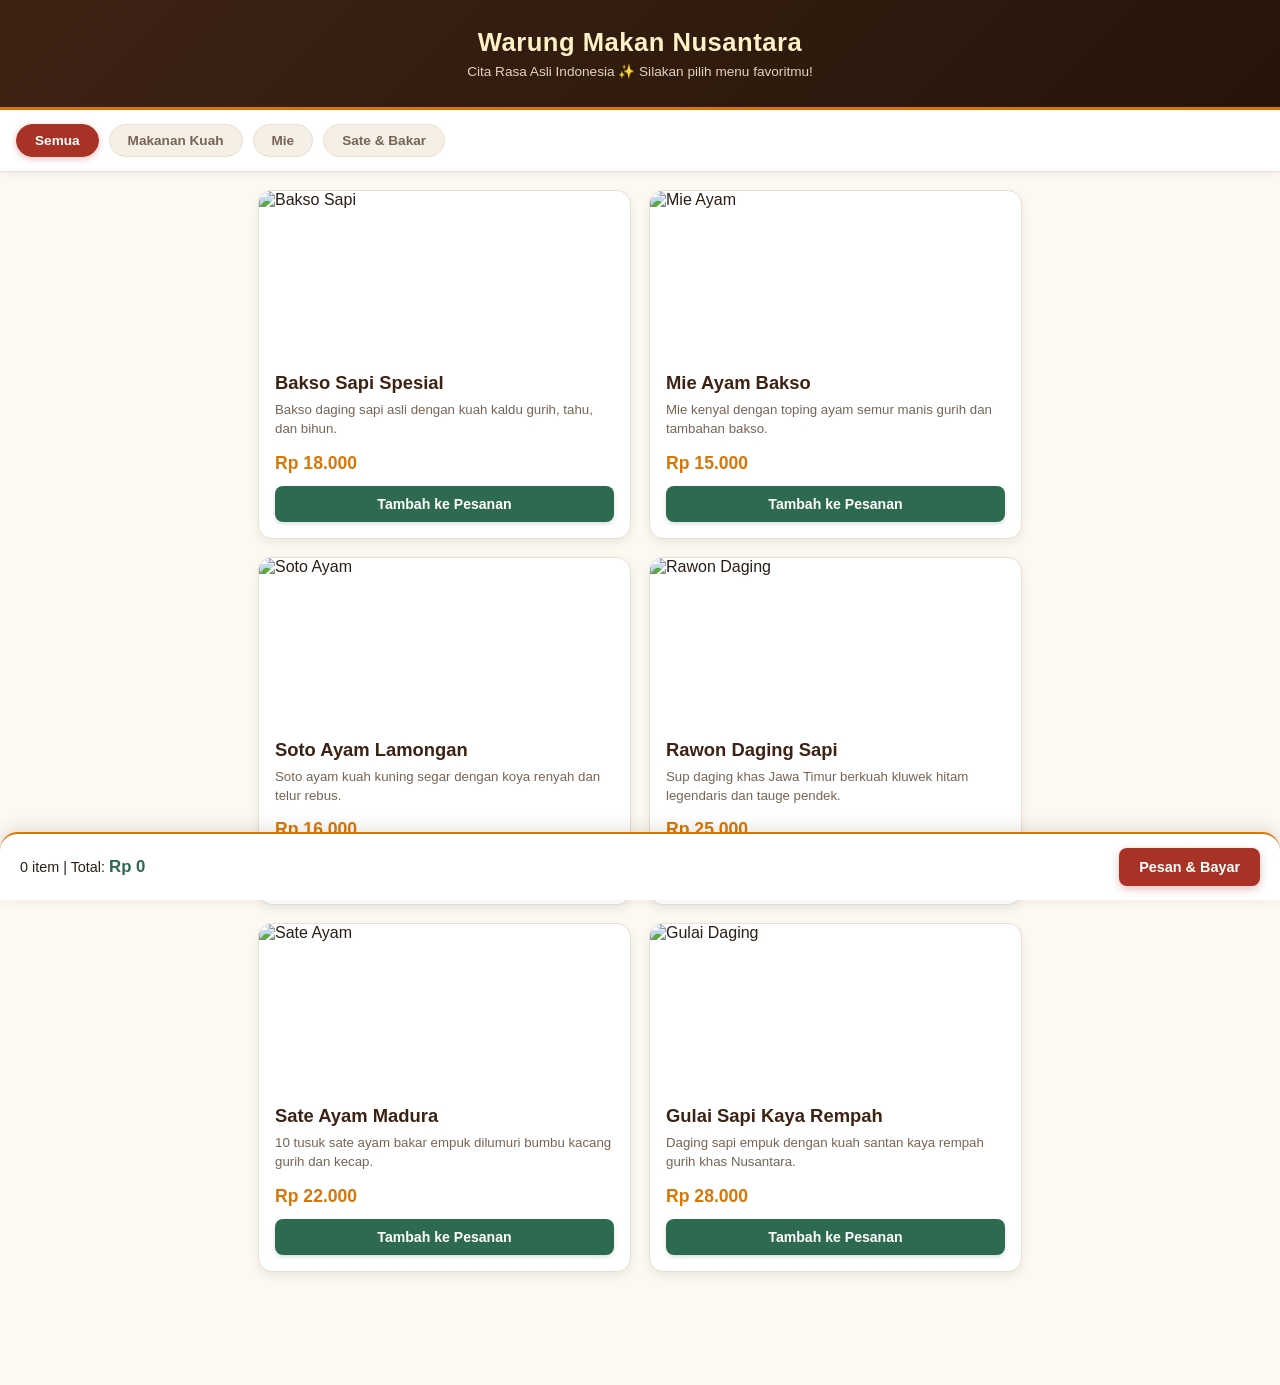
==== index.html @ 91adc2d0 "Rename indeks.html to index.html" ====
<!DOCTYPE html>
<html lang="id">
<head>
    <meta charset="UTF-8">
    <meta name="viewport" content="width=device-width, initial-scale=1.0">
    <title>MenuGo - Warung & Resto Nusantara</title>
    
    <!-- CSS Utama -->
    <link rel="stylesheet" href="style.css">

    <!-- PWA Manifest & Service Worker untuk Akses Offline -->
    <link rel="manifest" href="manifest.json">
    <script>
        if ('serviceWorker' in navigator) {
            window.addEventListener('load', () => {
                navigator.serviceWorker.register('./sw.js')
                    .then(() => console.log('Service Worker Berhasil Didaftarkan!'))
                    .catch((err) => console.log('Gagal mendaftarkan Service Worker:', err));
            });
        }
    </script>
</head>
<body>

    <!-- Header / Banner Resto -->
    <header>
        <h1>Warung Makan Nusantara</h1>
        <p>Cita Rasa Asli Indonesia ✨ Silakan pilih menu favoritmu!</p>
    </header>

    <!-- Kategori Menu -->
    <div class="category-container">
        <button class="cat-btn active" onclick="filterMenu('all')">Semua</button>
        <button class="cat-btn" onclick="filterMenu('kuah')">Makanan Kuah</button>
        <button class="cat-btn" onclick="filterMenu('mie')">Mie</button>
        <button class="cat-btn" onclick="filterMenu('bakar')">Sate & Bakar</button>
    </div>

    <!-- Daftar Menu -->
    <main class="menu-grid" id="menuGrid">
        
        <!-- 1. Bakso -->
        <div class="menu-card" data-category="kuah">
            <img src="https://images.unsplash.com/photo-1628191081698-44f5fb248231?auto=format&fit=crop&w=600&q=80" alt="Bakso Sapi">
            <div class="menu-info">
                <h3>Bakso Sapi Spesial</h3>
                <p class="desc">Bakso daging sapi asli dengan kuah kaldu gurih, tahu, dan bihun.</p>
                <p class="price">Rp 18.000</p>
                <button onclick="addToCart('Bakso Sapi Spesial', 18000)">Tambah ke Pesanan</button>
            </div>
        </div>

        <!-- 2. Mie Ayam -->
        <div class="menu-card" data-category="mie">
            <img src="https://images.unsplash.com/photo-1612927601601-6638404737ce?auto=format&fit=crop&w=600&q=80" alt="Mie Ayam">
            <div class="menu-info">
                <h3>Mie Ayam Bakso</h3>
                <p class="desc">Mie kenyal dengan toping ayam semur manis gurih dan tambahan bakso.</p>
                <p class="price">Rp 15.000</p>
                <button onclick="addToCart('Mie Ayam Bakso', 15000)">Tambah ke Pesanan</button>
            </div>
        </div>

        <!-- 3. Soto Ayam -->
        <div class="menu-card" data-category="kuah">
            <img src="https://images.unsplash.com/photo-1572656631137-7935297eff55?auto=format&fit=crop&w=600&q=80" alt="Soto Ayam">
            <div class="menu-info">
                <h3>Soto Ayam Lamongan</h3>
                <p class="desc">Soto ayam kuah kuning segar dengan koya renyah dan telur rebus.</p>
                <p class="price">Rp 16.000</p>
                <button onclick="addToCart('Soto Ayam Lamongan', 16000)">Tambah ke Pesanan</button>
            </div>
        </div>

        <!-- 4. Rawon -->
        <div class="menu-card" data-category="kuah">
            <img src="https://images.unsplash.com/photo-1541832676-9b763b0239ab?auto=format&fit=crop&w=600&q=80" alt="Rawon Daging">
            <div class="menu-info">
                <h3>Rawon Daging Sapi</h3>
                <p class="desc">Sup daging khas Jawa Timur berkuah kluwek hitam legendaris dan tauge pendek.</p>
                <p class="price">Rp 25.000</p>
                <button onclick="addToCart('Rawon Daging Sapi', 25000)">Tambah ke Pesanan</button>
            </div>
        </div>

        <!-- 5. Sate Ayam -->
        <div class="menu-card" data-category="bakar">
            <img src="https://images.unsplash.com/photo-1555939594-58d7cb561ad1?auto=format&fit=crop&w=600&q=80" alt="Sate Ayam">
            <div class="menu-info">
                <h3>Sate Ayam Madura</h3>
                <p class="desc">10 tusuk sate ayam bakar empuk dilumuri bumbu kacang gurih dan kecap.</p>
                <p class="price">Rp 22.000</p>
                <button onclick="addToCart('Sate Ayam Madura', 22000)">Tambah ke Pesanan</button>
            </div>
        </div>

        <!-- 6. Gulai Kambing / Sapi -->
        <div class="menu-card" data-category="kuah">
            <img src="https://images.unsplash.com/photo-1546833999-b9f581a1996d?auto=format&fit=crop&w=600&q=80" alt="Gulai Daging">
            <div class="menu-info">
                <h3>Gulai Sapi Kaya Rempah</h3>
                <p class="desc">Daging sapi empuk dengan kuah santan kaya rempah gurih khas Nusantara.</p>
                <p class="price">Rp 28.000</p>
                <button onclick="addToCart('Gulai Sapi Kaya Rempah', 28000)">Tambah ke Pesanan</button>
            </div>
        </div>

    </main>

    <!-- Floating Cart Bar (Melayang di bawah) -->
    <div class="cart-bar" id="cartBar">
        <div>
            <span id="cartCount">0</span> item | Total: <strong id="cartTotal">Rp 0</strong>
        </div>
        <button onclick="checkout()">Pesan & Bayar</button>
    </div>

    <!-- Modal Pembayaran (QRIS & PayLater) -->
    <div class="modal-overlay" id="paymentModal">
        <div class="modal-card">
            <button class="close-btn" onclick="closePaymentModal()">&times;</button>
            <h2>Metode Pembayaran</h2>
            <p class="modal-subtitle">Pilih cara pembayaran yang kamu inginkan</p>

            <!-- Pilihan Tab Metode Pembayaran -->
            <div class="payment-tabs">
                <button class="tab-btn active" onclick="switchPayment('qris')">QRIS</button>
                <button class="tab-btn" onclick="switchPayment('paylater')">PayLater</button>
            </div>

            <!-- Konten Metode QRIS -->
            <div id="qrisContent" class="payment-method-content">
                <div class="qris-box">
                    <img id="qrisImage" src="" alt="Kode QRIS">
                    <p class="qris-merchant"><strong>Warung Makan Nusantara</strong></p>
                    <p class="qris-amount" id="qrisTotalAmount">Rp 0</p>
                </div>
                <p class="instructions">Scan QR Code di atas menggunakan e-Wallet atau M-Banking favoritmu.</p>
                <button class="confirm-pay-btn" onclick="confirmPayment('QRIS')">Saya Sudah Bayar via QRIS</button>
            </div>

            <!-- Konten Metode PayLater -->
            <div id="paylaterContent" class="payment-method-content" style="display: none;">
                <div class="paylater-box">
                    <p class="paylater-title">Total Tagihan Hari Ini:</p>
                    <h3 class="paylater-amount" id="paylaterTotalAmount">Rp 0</h3>
                    <p class="paylater-info">Bayar dalam 30 hari tanpa bunga tambahan (Bunga 0%) ✨</p>
                    
                    <div class="paylater-form">
                        <label for="phoneNumber">Masukkan Nomor HP (Terhubung ke PayLater):</label>
                        <input type="tel" id="phoneNumber" placeholder="Contoh: 081234567890">
                    </div>
                </div>
                <p class="instructions">Sistem akan mengirimkan konfirmasi transaksi ke aplikasi PayLater kamu.</p>
                <button class="confirm-pay-btn paylater-btn" onclick="confirmPayment('PayLater')">Proses dengan PayLater</button>
            </div>

        </div>
    </div>

    <!-- JavaScript Utama -->
    <script src="script.js"></script>
</body>
</html>
---- style.css ----
/* ==========================================
   1. RESET & PALET WARNA NUSANTARA
   ========================================== */
:root {
    --bg-main: #fcf9f2;          /* Warna Krem Beras / Vintage Paper */
    --primary-dark: #3d2314;     /* Cokelat Kayu Jati Tua / Batik */
    --accent-red: #a83226;       /* Merah Bata / Cabai */
    --accent-gold: #d97706;      /* Emas Kunyit / Rempah */
    --accent-green: #2d6a4f;     /* Hijau Daun Pisang */
    --text-dark: #2b1e16;        /* Hitam Cokelat Warm */
    --text-muted: #786454;       /* Cokelat Rempah Soft */
    --card-bg: #ffffff;
    --border-color: #e6dfd3;
}

* {
    margin: 0;
    padding: 0;
    box-sizing: border-box;
    font-family: 'Poppins', -apple-system, BlinkMacSystemFont, 'Segoe UI', Roboto, sans-serif;
}

body {
    background-color: var(--bg-main);
    color: var(--text-dark);
    padding-bottom: 95px; /* Ruang agar tidak tertutup floating cart bar */
}

/* ==========================================
   2. HEADER & BANNER TRADISIONAL
   ========================================== */
header {
    background: linear-gradient(135deg, var(--primary-dark) 0%, #26140a 100%);
    color: #fefae0;
    text-align: center;
    padding: 28px 16px;
    box-shadow: 0 4px 12px rgba(61, 35, 20, 0.25);
    border-bottom: 3px solid var(--accent-gold);
    position: relative;
}

header h1 {
    font-size: 1.6rem;
    margin-bottom: 6px;
    font-weight: 700;
    letter-spacing: 0.5px;
    color: #fef3c7;
}

header p {
    font-size: 0.85rem;
    color: #e2d1c3;
}

/* ==========================================
   3. KATEGORI MENU (SCROLL HORIZONTAL)
   ========================================== */
.category-container {
    display: flex;
    gap: 10px;
    padding: 14px 16px;
    overflow-x: auto;
    background: var(--card-bg);
    box-shadow: 0 2px 6px rgba(61, 35, 20, 0.06);
    position: sticky;
    top: 0;
    z-index: 10;
    border-bottom: 1px solid var(--border-color);
}

.category-container::-webkit-scrollbar {
    display: none;
}

.cat-btn {
    padding: 8px 18px;
    border: 1px solid var(--border-color);
    background: #f5efe6;
    color: var(--text-muted);
    border-radius: 20px;
    cursor: pointer;
    font-size: 0.85rem;
    font-weight: 600;
    white-space: nowrap;
    transition: all 0.25s ease;
}

.cat-btn.active, .cat-btn:hover {
    background: var(--accent-red);
    color: #ffffff;
    border-color: var(--accent-red);
    box-shadow: 0 2px 6px rgba(168, 50, 38, 0.3);
}

/* ==========================================
   4. GRID & KARTU MENU NUSANTARA
   ========================================== */
.menu-grid {
    display: grid;
    grid-template-columns: repeat(auto-fit, minmax(280px, 1fr));
    gap: 18px;
    padding: 18px;
    max-width: 800px;
    margin: 0 auto;
}

.menu-card {
    background: var(--card-bg);
    border-radius: 14px;
    overflow: hidden;
    box-shadow: 0 4px 10px rgba(61, 35, 20, 0.08);
    border: 1px solid var(--border-color);
    display: flex;
    flex-direction: column;
    transition: transform 0.2s ease, box-shadow 0.2s ease;
}

.menu-card:hover {
    transform: translateY(-3px);
    box-shadow: 0 8px 16px rgba(61, 35, 20, 0.12);
}

.menu-card img {
    width: 100%;
    height: 165px;
    object-fit: cover;
}

.menu-info {
    padding: 16px;
    display: flex;
    flex-direction: column;
    flex-grow: 1;
}

.menu-info h3 {
    font-size: 1.15rem;
    color: var(--primary-dark);
    margin-bottom: 6px;
    font-weight: 700;
}

.menu-info .desc {
    font-size: 0.83rem;
    color: var(--text-muted);
    margin-bottom: 14px;
    flex-grow: 1;
    line-height: 1.45;
}

.menu-info .price {
    font-size: 1.1rem;
    font-weight: 700;
    color: var(--accent-gold);
    margin-bottom: 12px;
}

.menu-info button {
    background: var(--accent-green);
    color: white;
    border: none;
    padding: 10px;
    border-radius: 8px;
    cursor: pointer;
    font-weight: 600;
    font-size: 0.88rem;
    transition: background 0.2s ease;
    box-shadow: 0 2px 4px rgba(45, 106, 79, 0.2);
}

.menu-info button:hover {
    background: #23533e;
}

/* ==========================================
   5. FLOATING CART BAR (RINGKASAN PESANAN)
   ========================================== */
.cart-bar {
    position: fixed;
    bottom: 0;
    left: 0;
    width: 100%;
    background: var(--card-bg);
    box-shadow: 0 -4px 16px rgba(61, 35, 20, 0.12);
    display: flex;
    justify-content: space-between;
    align-items: center;
    padding: 14px 20px;
    border-top-left-radius: 18px;
    border-top-right-radius: 18px;
    border-top: 2px solid var(--accent-gold);
    z-index: 90;
}

.cart-bar div {
    font-size: 0.9rem;
    color: var(--text-dark);
}

.cart-bar strong {
    color: var(--accent-green);
    font-size: 1.05rem;
}

.cart-bar button {
    background: var(--accent-red);
    color: white;
    border: none;
    padding: 11px 20px;
    border-radius: 8px;
    font-weight: 700;
    font-size: 0.9rem;
    cursor: pointer;
    transition: background 0.2s ease;
    box-shadow: 0 3px 8px rgba(168, 50, 38, 0.3);
}

.cart-bar button:hover {
    background: #8b281e;
}

/* ==========================================
   6. MODAL OVERLAY & POPUP PEMBAYARAN
   ========================================== */
.modal-overlay {
    position: fixed;
    top: 0;
    left: 0;
    width: 100%;
    height: 100%;
    background: rgba(38, 20, 10, 0.7);
    display: flex;
    justify-content: center;
    align-items: center;
    padding: 16px;
    z-index: 1000;
    opacity: 0;
    pointer-events: none;
    transition: opacity 0.3s ease;
}

.modal-overlay.active {
    opacity: 1;
    pointer-events: auto;
}

.modal-card {
    background: var(--card-bg);
    width: 100%;
    max-width: 380px;
    border-radius: 18px;
    padding: 24px 20px;
    text-align: center;
    position: relative;
    box-shadow: 0 12px 28px rgba(0, 0, 0, 0.25);
    border: 1px solid var(--border-color);
}

.close-btn {
    position: absolute;
    top: 12px;
    right: 16px;
    background: none;
    border: none;
    font-size: 1.6rem;
    color: var(--text-muted);
    cursor: pointer;
}

.modal-card h2 {
    font-size: 1.3rem;
    color: var(--primary-dark);
    margin-bottom: 4px;
}

.modal-subtitle {
    font-size: 0.8rem;
    color: var(--text-muted);
    margin-bottom: 16px;
}

/* ==========================================
   7. TAB PEMBAYARAN (QRIS & PAYLATER)
   ========================================== */
.payment-tabs {
    display: flex;
    gap: 8px;
    margin-bottom: 16px;
    background: #f5efe6;
    padding: 5px;
    border-radius: 10px;
    border: 1px solid var(--border-color);
}

.tab-btn {
    flex: 1;
    padding: 8px;
    border: none;
    background: transparent;
    font-weight: 600;
    color: var(--text-muted);
    border-radius: 7px;
    cursor: pointer;
    font-size: 0.85rem;
    transition: all 0.2s ease;
}

.tab-btn.active {
    background: var(--card-bg);
    color: var(--primary-dark);
    box-shadow: 0 2px 5px rgba(0, 0, 0, 0.08);
}

/* Tampilan Konten QRIS */
.qris-box {
    background: #fcfaf7;
    border: 2px dashed #d1c4b2;
    border-radius: 12px;
    padding: 16px;
    margin-bottom: 12px;
}

.qris-box img {
    width: 180px;
    height: 180px;
    object-fit: contain;
}

.qris-merchant {
    font-size: 0.9rem;
    margin-top: 8px;
    color: var(--primary-dark);
}

.qris-amount {
    font-size: 1.25rem;
    font-weight: 700;
    color: var(--accent-green);
    margin-top: 4px;
}

/* Tampilan Konten PayLater */
.paylater-box {
    background: #fffbeb;
    border: 2px dashed #fcd34d;
    border-radius: 12px;
    padding: 16px;
    margin-bottom: 12px;
    text-align: left;
}

.paylater-title {
    font-size: 0.8rem;
    color: #92400e;
}

.paylater-amount {
    font-size: 1.35rem;
    color: #b45309;
    margin: 4px 0;
    font-weight: 700;
}

.paylater-info {
    font-size: 0.78rem;
    color: #d97706;
    margin-bottom: 12px;
}

.paylater-form label {
    display: block;
    font-size: 0.8rem;
    color: var(--primary-dark);
    margin-bottom: 6px;
    font-weight: 600;
}

.paylater-form input {
    width: 100%;
    padding: 10px;
    border: 1px solid #cbd5e1;
    border-radius: 8px;
    font-size: 0.85rem;
    outline: none;
}

.paylater-form input:focus {
    border-color: var(--accent-gold);
}

/* Instruksi & Tombol Aksi Modal */
.instructions {
    font-size: 0.75rem;
    color: var(--text-muted);
    margin-bottom: 16px;
    line-height: 1.35;
}

.confirm-pay-btn {
    width: 100%;
    background: var(--accent-green);
    color: white;
    border: none;
    padding: 12px;
    border-radius: 8px;
    font-weight: 700;
    font-size: 0.9rem;
    cursor: pointer;
    transition: background 0.2s ease;
    box-shadow: 0 3px 6px rgba(45, 106, 79, 0.25);
}

.confirm-pay-btn:hover {
    background: #23533e;
}

.paylater-btn {
    background: var(--accent-red);
    box-shadow: 0 3px 6px rgba(168, 50, 38, 0.25);
}

.paylater-btn:hover {
    background: #8b281e;
}
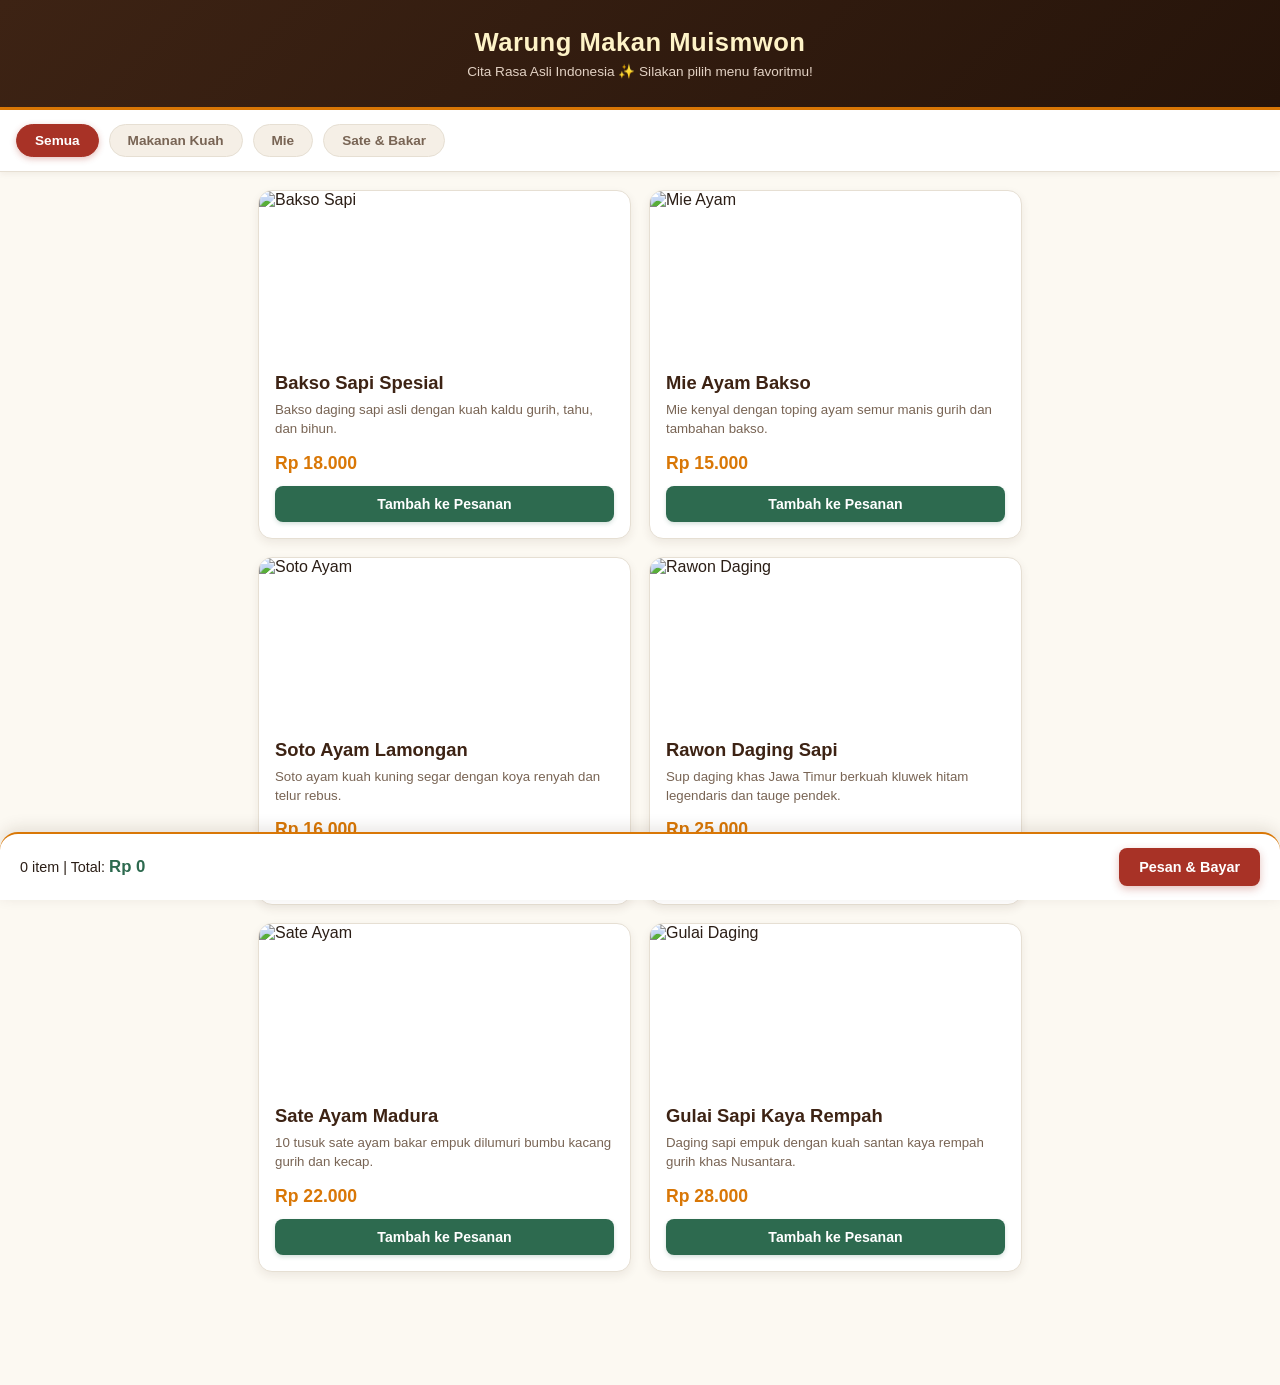
==== commit 16e510b9: "Update index.html" ====
--- a/index.html
+++ b/index.html
@@ -3,7 +3,7 @@
 <head>
     <meta charset="UTF-8">
     <meta name="viewport" content="width=device-width, initial-scale=1.0">
-    <title>MenuGo - Warung & Resto Nusantara</title>
+    <title>MenuGo - Warung & Resto Muismwon</title>
     
     <!-- CSS Utama -->
     <link rel="stylesheet" href="style.css">
@@ -24,7 +24,7 @@
 
     <!-- Header / Banner Resto -->
     <header>
-        <h1>Warung Makan Nusantara</h1>
+        <h1>Warung Makan Muismwon</h1>
         <p>Cita Rasa Asli Indonesia ✨ Silakan pilih menu favoritmu!</p>
     </header>
 
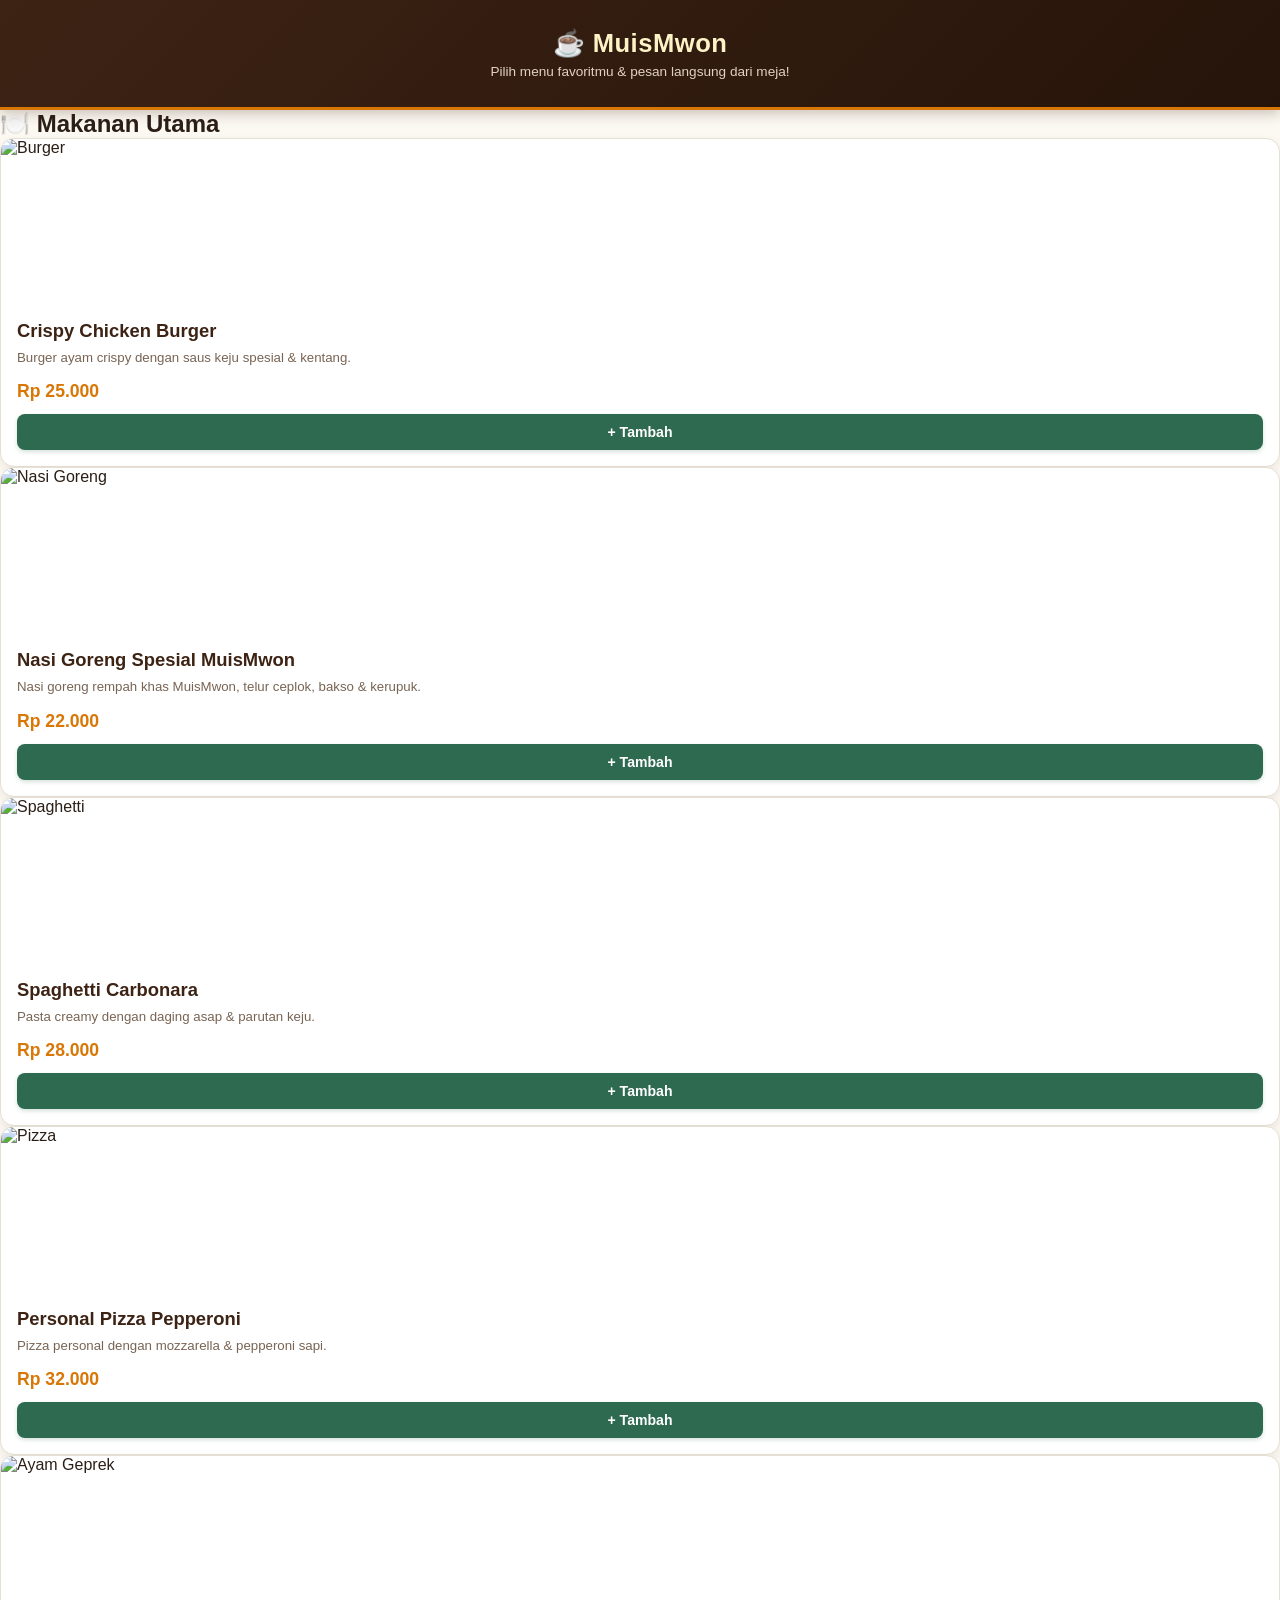
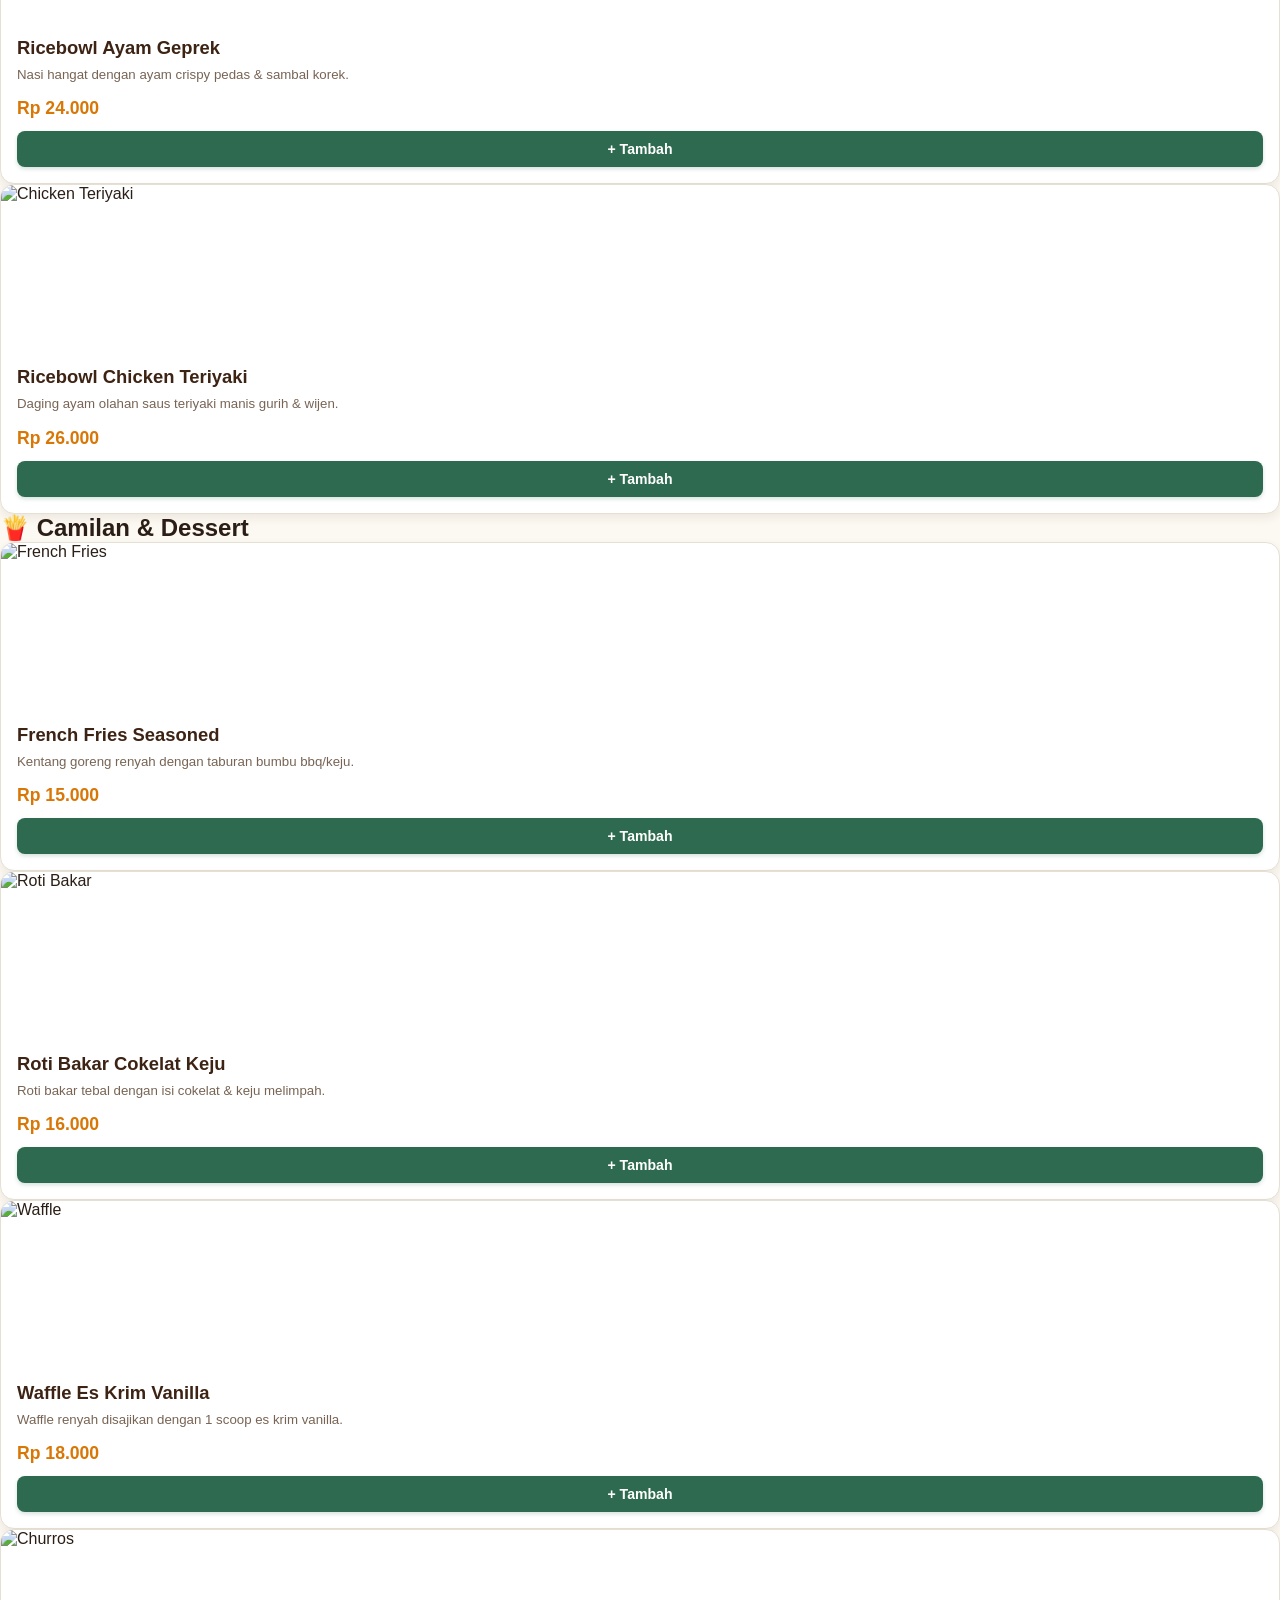
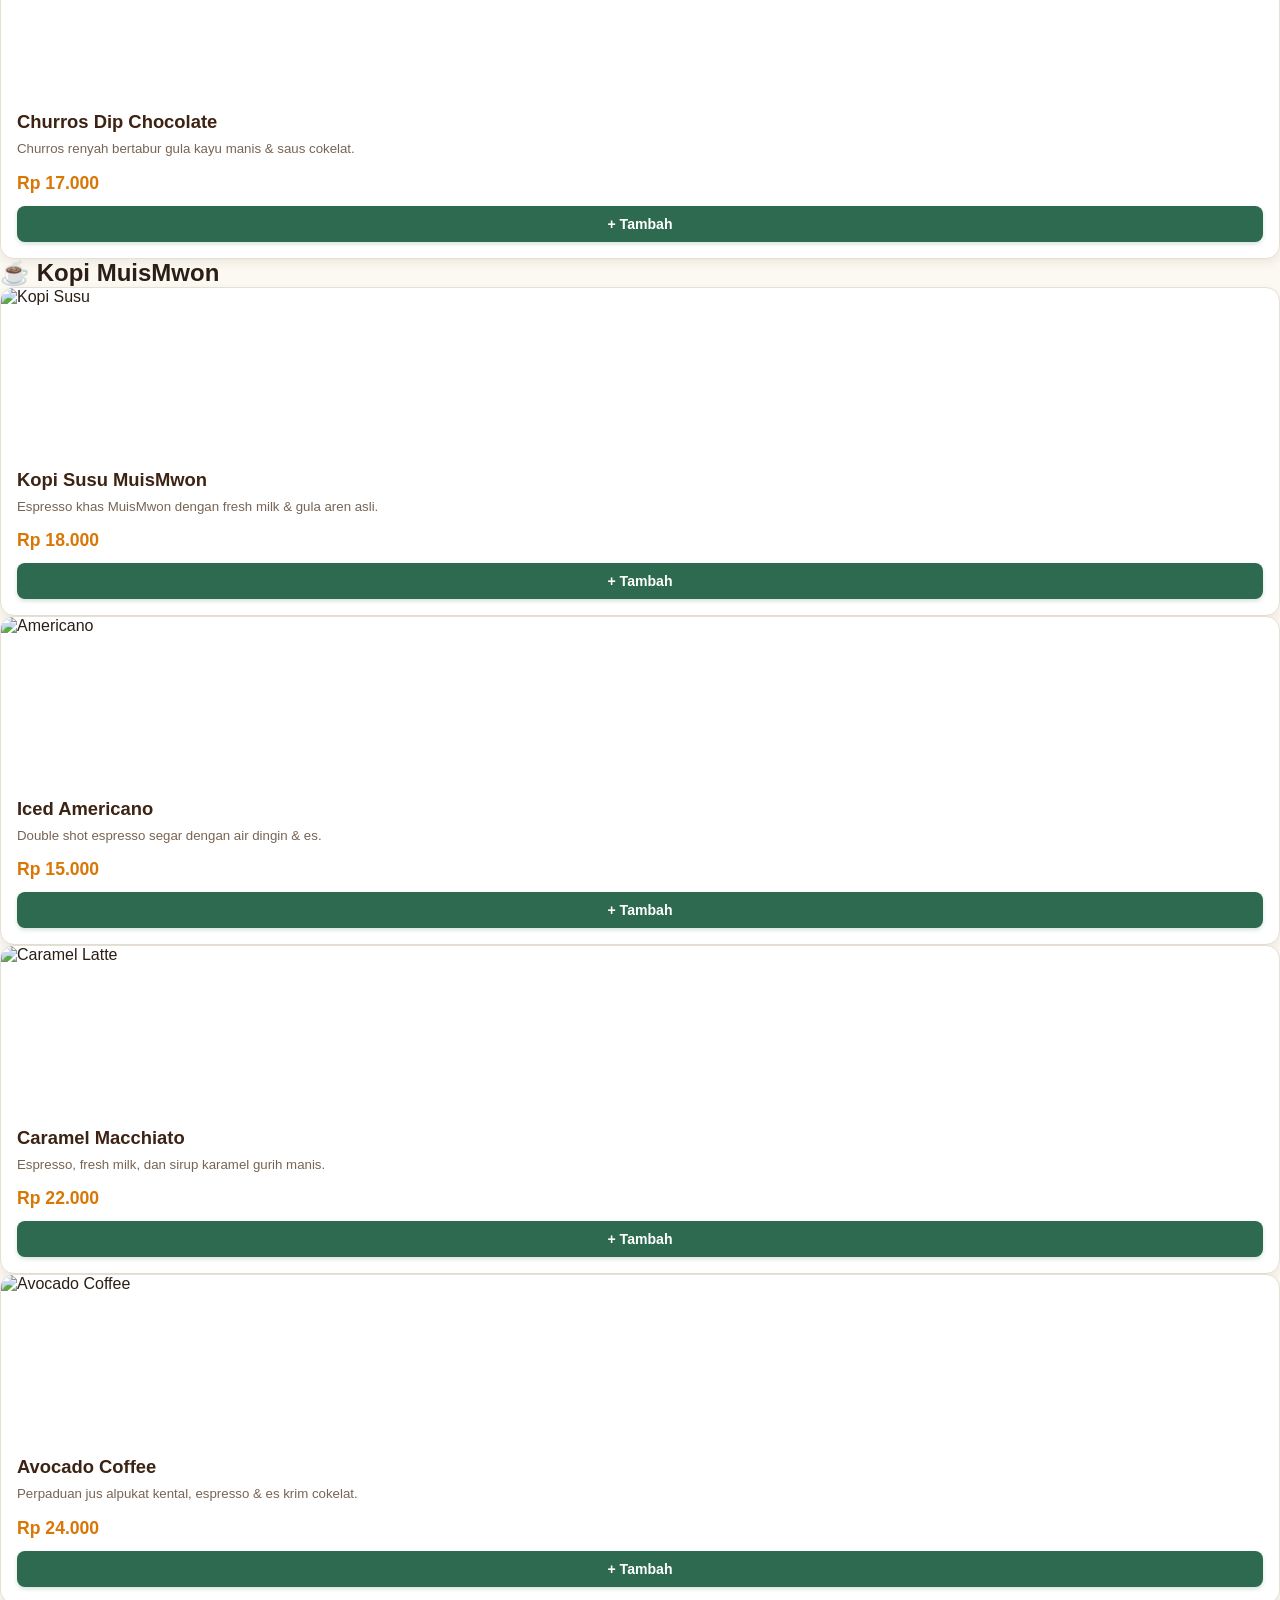
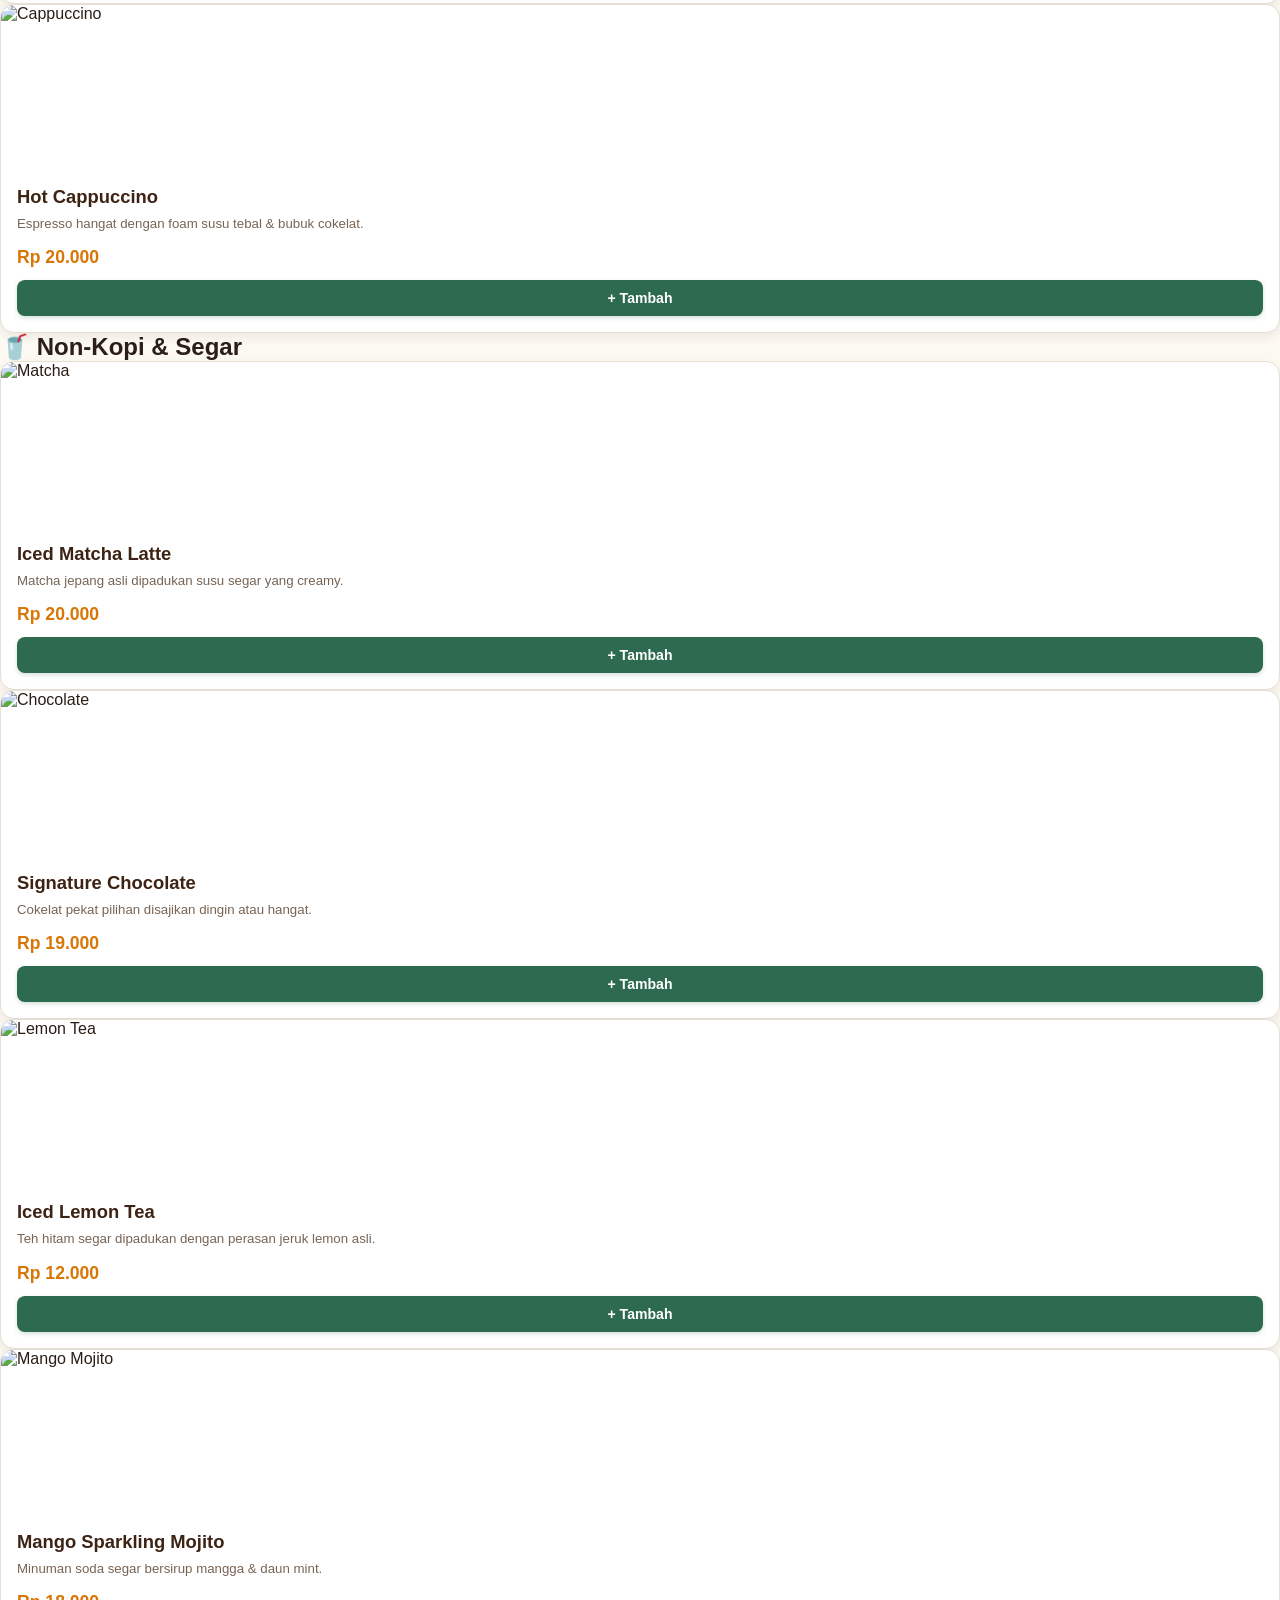
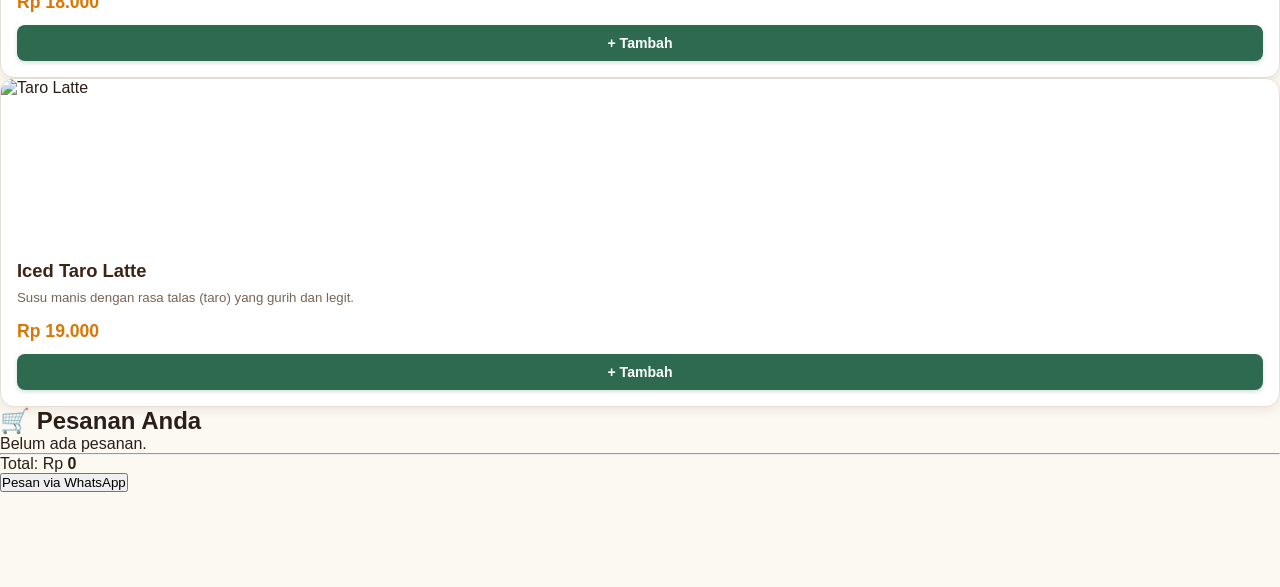
==== commit dcb33705: "Update index.html" ====
--- a/index.html
+++ b/index.html
@@ -3,162 +3,246 @@
 <head>
     <meta charset="UTF-8">
     <meta name="viewport" content="width=device-width, initial-scale=1.0">
-    <title>MenuGo - Warung & Resto Muismwon</title>
-    
-    <!-- CSS Utama -->
+    <title>MuisMwon - Digital Menu</title>
     <link rel="stylesheet" href="style.css">
-
-    <!-- PWA Manifest & Service Worker untuk Akses Offline -->
-    <link rel="manifest" href="manifest.json">
-    <script>
-        if ('serviceWorker' in navigator) {
-            window.addEventListener('load', () => {
-                navigator.serviceWorker.register('./sw.js')
-                    .then(() => console.log('Service Worker Berhasil Didaftarkan!'))
-                    .catch((err) => console.log('Gagal mendaftarkan Service Worker:', err));
-            });
-        }
-    </script>
 </head>
 <body>
 
-    <!-- Header / Banner Resto -->
+    <!-- Header / Banner Kafe -->
     <header>
-        <h1>Warung Makan Muismwon</h1>
-        <p>Cita Rasa Asli Indonesia ✨ Silakan pilih menu favoritmu!</p>
+        <h1>☕ MuisMwon</h1>
+        <p>Pilih menu favoritmu & pesan langsung dari meja!</p>
     </header>
 
-    <!-- Kategori Menu -->
-    <div class="category-container">
-        <button class="cat-btn active" onclick="filterMenu('all')">Semua</button>
-        <button class="cat-btn" onclick="filterMenu('kuah')">Makanan Kuah</button>
-        <button class="cat-btn" onclick="filterMenu('mie')">Mie</button>
-        <button class="cat-btn" onclick="filterMenu('bakar')">Sate & Bakar</button>
-    </div>
-
-    <!-- Daftar Menu -->
-    <main class="menu-grid" id="menuGrid">
-        
-        <!-- 1. Bakso -->
-        <div class="menu-card" data-category="kuah">
-            <img src="https://images.unsplash.com/photo-1628191081698-44f5fb248231?auto=format&fit=crop&w=600&q=80" alt="Bakso Sapi">
-            <div class="menu-info">
-                <h3>Bakso Sapi Spesial</h3>
-                <p class="desc">Bakso daging sapi asli dengan kuah kaldu gurih, tahu, dan bihun.</p>
-                <p class="price">Rp 18.000</p>
-                <button onclick="addToCart('Bakso Sapi Spesial', 18000)">Tambah ke Pesanan</button>
-            </div>
-        </div>
-
-        <!-- 2. Mie Ayam -->
-        <div class="menu-card" data-category="mie">
-            <img src="https://images.unsplash.com/photo-1612927601601-6638404737ce?auto=format&fit=crop&w=600&q=80" alt="Mie Ayam">
-            <div class="menu-info">
-                <h3>Mie Ayam Bakso</h3>
-                <p class="desc">Mie kenyal dengan toping ayam semur manis gurih dan tambahan bakso.</p>
-                <p class="price">Rp 15.000</p>
-                <button onclick="addToCart('Mie Ayam Bakso', 15000)">Tambah ke Pesanan</button>
-            </div>
-        </div>
-
-        <!-- 3. Soto Ayam -->
-        <div class="menu-card" data-category="kuah">
-            <img src="https://images.unsplash.com/photo-1572656631137-7935297eff55?auto=format&fit=crop&w=600&q=80" alt="Soto Ayam">
-            <div class="menu-info">
-                <h3>Soto Ayam Lamongan</h3>
-                <p class="desc">Soto ayam kuah kuning segar dengan koya renyah dan telur rebus.</p>
-                <p class="price">Rp 16.000</p>
-                <button onclick="addToCart('Soto Ayam Lamongan', 16000)">Tambah ke Pesanan</button>
-            </div>
-        </div>
-
-        <!-- 4. Rawon -->
-        <div class="menu-card" data-category="kuah">
-            <img src="https://images.unsplash.com/photo-1541832676-9b763b0239ab?auto=format&fit=crop&w=600&q=80" alt="Rawon Daging">
-            <div class="menu-info">
-                <h3>Rawon Daging Sapi</h3>
-                <p class="desc">Sup daging khas Jawa Timur berkuah kluwek hitam legendaris dan tauge pendek.</p>
-                <p class="price">Rp 25.000</p>
-                <button onclick="addToCart('Rawon Daging Sapi', 25000)">Tambah ke Pesanan</button>
-            </div>
-        </div>
-
-        <!-- 5. Sate Ayam -->
-        <div class="menu-card" data-category="bakar">
-            <img src="https://images.unsplash.com/photo-1555939594-58d7cb561ad1?auto=format&fit=crop&w=600&q=80" alt="Sate Ayam">
-            <div class="menu-info">
-                <h3>Sate Ayam Madura</h3>
-                <p class="desc">10 tusuk sate ayam bakar empuk dilumuri bumbu kacang gurih dan kecap.</p>
-                <p class="price">Rp 22.000</p>
-                <button onclick="addToCart('Sate Ayam Madura', 22000)">Tambah ke Pesanan</button>
-            </div>
-        </div>
-
-        <!-- 6. Gulai Kambing / Sapi -->
-        <div class="menu-card" data-category="kuah">
-            <img src="https://images.unsplash.com/photo-1546833999-b9f581a1996d?auto=format&fit=crop&w=600&q=80" alt="Gulai Daging">
-            <div class="menu-info">
-                <h3>Gulai Sapi Kaya Rempah</h3>
-                <p class="desc">Daging sapi empuk dengan kuah santan kaya rempah gurih khas Nusantara.</p>
-                <p class="price">Rp 28.000</p>
-                <button onclick="addToCart('Gulai Sapi Kaya Rempah', 28000)">Tambah ke Pesanan</button>
-            </div>
-        </div>
-
+    <main>
+        <!-- SECTION 1: MAKANAN UTAMA (6 Menu) -->
+        <h2 class="section-title">🍽️ Makanan Utama</h2>
+        <section class="menu-container">
+            <div class="menu-card">
+                <img src="https://images.unsplash.com/photo-1568901346375-23c9450c58cd?w=300" alt="Burger">
+                <div class="menu-info">
+                    <h3>Crispy Chicken Burger</h3>
+                    <p class="desc">Burger ayam crispy dengan saus keju spesial & kentang.</p>
+                    <p class="price">Rp 25.000</p>
+                    <button onclick="tambahPesanan('Crispy Chicken Burger', 25000)">+ Tambah</button>
+                </div>
+            </div>
+
+            <div class="menu-card">
+                <img src="https://images.unsplash.com/photo-1603133872878-684f208fb84b?w=300" alt="Nasi Goreng">
+                <div class="menu-info">
+                    <h3>Nasi Goreng Spesial MuisMwon</h3>
+                    <p class="desc">Nasi goreng rempah khas MuisMwon, telur ceplok, bakso & kerupuk.</p>
+                    <p class="price">Rp 22.000</p>
+                    <button onclick="tambahPesanan('Nasi Goreng Spesial MuisMwon', 22000)">+ Tambah</button>
+                </div>
+            </div>
+
+            <div class="menu-card">
+                <img src="https://images.unsplash.com/photo-1551183053-bf91a1d81141?w=300" alt="Spaghetti">
+                <div class="menu-info">
+                    <h3>Spaghetti Carbonara</h3>
+                    <p class="desc">Pasta creamy dengan daging asap & parutan keju.</p>
+                    <p class="price">Rp 28.000</p>
+                    <button onclick="tambahPesanan('Spaghetti Carbonara', 28000)">+ Tambah</button>
+                </div>
+            </div>
+
+            <div class="menu-card">
+                <img src="https://images.unsplash.com/photo-1565299624946-b28f40a0ae38?w=300" alt="Pizza">
+                <div class="menu-info">
+                    <h3>Personal Pizza Pepperoni</h3>
+                    <p class="desc">Pizza personal dengan mozzarella & pepperoni sapi.</p>
+                    <p class="price">Rp 32.000</p>
+                    <button onclick="tambahPesanan('Personal Pizza Pepperoni', 32000)">+ Tambah</button>
+                </div>
+            </div>
+
+            <div class="menu-card">
+                <img src="https://images.unsplash.com/photo-1543339308-43e59d6b73a6?w=300" alt="Ayam Geprek">
+                <div class="menu-info">
+                    <h3>Ricebowl Ayam Geprek</h3>
+                    <p class="desc">Nasi hangat dengan ayam crispy pedas & sambal korek.</p>
+                    <p class="price">Rp 24.000</p>
+                    <button onclick="tambahPesanan('Ricebowl Ayam Geprek', 24000)">+ Tambah</button>
+                </div>
+            </div>
+
+            <div class="menu-card">
+                <img src="https://images.unsplash.com/photo-1546069901-ba9599a7e63c?w=300" alt="Chicken Teriyaki">
+                <div class="menu-info">
+                    <h3>Ricebowl Chicken Teriyaki</h3>
+                    <p class="desc">Daging ayam olahan saus teriyaki manis gurih & wijen.</p>
+                    <p class="price">Rp 26.000</p>
+                    <button onclick="tambahPesanan('Ricebowl Chicken Teriyaki', 26000)">+ Tambah</button>
+                </div>
+            </div>
+        </section>
+
+        <!-- SECTION 2: CAMILAN & DESSERT (4 Menu) -->
+        <h2 class="section-title">🍟 Camilan & Dessert</h2>
+        <section class="menu-container">
+            <div class="menu-card">
+                <img src="https://images.unsplash.com/photo-1576107232684-1279f3908594?w=300" alt="French Fries">
+                <div class="menu-info">
+                    <h3>French Fries Seasoned</h3>
+                    <p class="desc">Kentang goreng renyah dengan taburan bumbu bbq/keju.</p>
+                    <p class="price">Rp 15.000</p>
+                    <button onclick="tambahPesanan('French Fries Seasoned', 15000)">+ Tambah</button>
+                </div>
+            </div>
+
+            <div class="menu-card">
+                <img src="https://images.unsplash.com/photo-1587314168485-3236d6710814?w=300" alt="Roti Bakar">
+                <div class="menu-info">
+                    <h3>Roti Bakar Cokelat Keju</h3>
+                    <p class="desc">Roti bakar tebal dengan isi cokelat & keju melimpah.</p>
+                    <p class="price">Rp 16.000</p>
+                    <button onclick="tambahPesanan('Roti Bakar Cokelat Keju', 16000)">+ Tambah</button>
+                </div>
+            </div>
+
+            <div class="menu-card">
+                <img src="https://images.unsplash.com/photo-1563805042-7684c019e1cb?w=300" alt="Waffle">
+                <div class="menu-info">
+                    <h3>Waffle Es Krim Vanilla</h3>
+                    <p class="desc">Waffle renyah disajikan dengan 1 scoop es krim vanilla.</p>
+                    <p class="price">Rp 18.000</p>
+                    <button onclick="tambahPesanan('Waffle Es Krim Vanilla', 18000)">+ Tambah</button>
+                </div>
+            </div>
+
+            <div class="menu-card">
+                <img src="https://images.unsplash.com/photo-1551024709-8f23befc6f87?w=300" alt="Churros">
+                <div class="menu-info">
+                    <h3>Churros Dip Chocolate</h3>
+                    <p class="desc">Churros renyah bertabur gula kayu manis & saus cokelat.</p>
+                    <p class="price">Rp 17.000</p>
+                    <button onclick="tambahPesanan('Churros Dip Chocolate', 17000)">+ Tambah</button>
+                </div>
+            </div>
+        </section>
+
+        <!-- SECTION 3: MINUMAN KOPI (5 Menu) -->
+        <h2 class="section-title">☕ Kopi MuisMwon</h2>
+        <section class="menu-container">
+            <div class="menu-card">
+                <img src="https://images.unsplash.com/photo-1514432324607-a09d9b4aefdd?w=300" alt="Kopi Susu">
+                <div class="menu-info">
+                    <h3>Kopi Susu MuisMwon</h3>
+                    <p class="desc">Espresso khas MuisMwon dengan fresh milk & gula aren asli.</p>
+                    <p class="price">Rp 18.000</p>
+                    <button onclick="tambahPesanan('Kopi Susu MuisMwon', 18000)">+ Tambah</button>
+                </div>
+            </div>
+
+            <div class="menu-card">
+                <img src="https://images.unsplash.com/photo-1534778101976-62847782c213?w=300" alt="Americano">
+                <div class="menu-info">
+                    <h3>Iced Americano</h3>
+                    <p class="desc">Double shot espresso segar dengan air dingin & es.</p>
+                    <p class="price">Rp 15.000</p>
+                    <button onclick="tambahPesanan('Iced Americano', 15000)">+ Tambah</button>
+                </div>
+            </div>
+
+            <div class="menu-card">
+                <img src="https://images.unsplash.com/photo-1572442388796-11668a67e53d?w=300" alt="Caramel Latte">
+                <div class="menu-info">
+                    <h3>Caramel Macchiato</h3>
+                    <p class="desc">Espresso, fresh milk, dan sirup karamel gurih manis.</p>
+                    <p class="price">Rp 22.000</p>
+                    <button onclick="tambahPesanan('Caramel Macchiato', 22000)">+ Tambah</button>
+                </div>
+            </div>
+
+            <div class="menu-card">
+                <img src="https://images.unsplash.com/photo-1585494156145-1c60a4fe952b?w=300" alt="Avocado Coffee">
+                <div class="menu-info">
+                    <h3>Avocado Coffee</h3>
+                    <p class="desc">Perpaduan jus alpukat kental, espresso & es krim cokelat.</p>
+                    <p class="price">Rp 24.000</p>
+                    <button onclick="tambahPesanan('Avocado Coffee', 24000)">+ Tambah</button>
+                </div>
+            </div>
+
+            <div class="menu-card">
+                <img src="https://images.unsplash.com/photo-1517701604599-bb29b565090c?w=300" alt="Cappuccino">
+                <div class="menu-info">
+                    <h3>Hot Cappuccino</h3>
+                    <p class="desc">Espresso hangat dengan foam susu tebal & bubuk cokelat.</p>
+                    <p class="price">Rp 20.000</p>
+                    <button onclick="tambahPesanan('Hot Cappuccino', 20000)">+ Tambah</button>
+                </div>
+            </div>
+        </section>
+
+        <!-- SECTION 4: MINUMAN NON-KOPI (5 Menu) -->
+        <h2 class="section-title">🥤 Non-Kopi & Segar</h2>
+        <section class="menu-container">
+            <div class="menu-card">
+                <img src="https://images.unsplash.com/photo-1556881286-fc6915169721?w=300" alt="Matcha">
+                <div class="menu-info">
+                    <h3>Iced Matcha Latte</h3>
+                    <p class="desc">Matcha jepang asli dipadukan susu segar yang creamy.</p>
+                    <p class="price">Rp 20.000</p>
+                    <button onclick="tambahPesanan('Iced Matcha Latte', 20000)">+ Tambah</button>
+                </div>
+            </div>
+
+            <div class="menu-card">
+                <img src="https://images.unsplash.com/photo-1544787219-7f47ccb76574?w=300" alt="Chocolate">
+                <div class="menu-info">
+                    <h3>Signature Chocolate</h3>
+                    <p class="desc">Cokelat pekat pilihan disajikan dingin atau hangat.</p>
+                    <p class="price">Rp 19.000</p>
+                    <button onclick="tambahPesanan('Signature Chocolate', 19000)">+ Tambah</button>
+                </div>
+            </div>
+
+            <div class="menu-card">
+                <img src="https://images.unsplash.com/photo-1513558161293-cdaf765ed2fd?w=300" alt="Lemon Tea">
+                <div class="menu-info">
+                    <h3>Iced Lemon Tea</h3>
+                    <p class="desc">Teh hitam segar dipadukan dengan perasan jeruk lemon asli.</p>
+                    <p class="price">Rp 12.000</p>
+                    <button onclick="tambahPesanan('Iced Lemon Tea', 12000)">+ Tambah</button>
+                </div>
+            </div>
+
+            <div class="menu-card">
+                <img src="https://images.unsplash.com/photo-1553530666-ba11a7da3888?w=300" alt="Mango Mojito">
+                <div class="menu-info">
+                    <h3>Mango Sparkling Mojito</h3>
+                    <p class="desc">Minuman soda segar bersirup mangga & daun mint.</p>
+                    <p class="price">Rp 18.000</p>
+                    <button onclick="tambahPesanan('Mango Sparkling Mojito', 18000)">+ Tambah</button>
+                </div>
+            </div>
+
+            <div class="menu-card">
+                <img src="https://images.unsplash.com/photo-1595981267035-7b04ca84a82d?w=300" alt="Taro Latte">
+                <div class="menu-info">
+                    <h3>Iced Taro Latte</h3>
+                    <p class="desc">Susu manis dengan rasa talas (taro) yang gurih dan legit.</p>
+                    <p class="price">Rp 19.000</p>
+                    <button onclick="tambahPesanan('Iced Taro Latte', 19000)">+ Tambah</button>
+                </div>
+            </div>
+        </section>
+
+        <!-- Ringkasan Pesanan (Cart Sticky) -->
+        <aside class="cart-section">
+            <h2>🛒 Pesanan Anda</h2>
+            <ul id="cart-items">
+                <li>Belum ada pesanan.</li>
+            </ul>
+            <hr class="divider">
+            <p class="total-text">Total: <span>Rp <strong id="cart-total">0</strong></span></p>
+            <button class="checkout-btn" onclick="kirimWhatsApp()">Pesan via WhatsApp</button>
+        </aside>
     </main>
 
-    <!-- Floating Cart Bar (Melayang di bawah) -->
-    <div class="cart-bar" id="cartBar">
-        <div>
-            <span id="cartCount">0</span> item | Total: <strong id="cartTotal">Rp 0</strong>
-        </div>
-        <button onclick="checkout()">Pesan & Bayar</button>
-    </div>
-
-    <!-- Modal Pembayaran (QRIS & PayLater) -->
-    <div class="modal-overlay" id="paymentModal">
-        <div class="modal-card">
-            <button class="close-btn" onclick="closePaymentModal()">&times;</button>
-            <h2>Metode Pembayaran</h2>
-            <p class="modal-subtitle">Pilih cara pembayaran yang kamu inginkan</p>
-
-            <!-- Pilihan Tab Metode Pembayaran -->
-            <div class="payment-tabs">
-                <button class="tab-btn active" onclick="switchPayment('qris')">QRIS</button>
-                <button class="tab-btn" onclick="switchPayment('paylater')">PayLater</button>
-            </div>
-
-            <!-- Konten Metode QRIS -->
-            <div id="qrisContent" class="payment-method-content">
-                <div class="qris-box">
-                    <img id="qrisImage" src="" alt="Kode QRIS">
-                    <p class="qris-merchant"><strong>Warung Makan Nusantara</strong></p>
-                    <p class="qris-amount" id="qrisTotalAmount">Rp 0</p>
-                </div>
-                <p class="instructions">Scan QR Code di atas menggunakan e-Wallet atau M-Banking favoritmu.</p>
-                <button class="confirm-pay-btn" onclick="confirmPayment('QRIS')">Saya Sudah Bayar via QRIS</button>
-            </div>
-
-            <!-- Konten Metode PayLater -->
-            <div id="paylaterContent" class="payment-method-content" style="display: none;">
-                <div class="paylater-box">
-                    <p class="paylater-title">Total Tagihan Hari Ini:</p>
-                    <h3 class="paylater-amount" id="paylaterTotalAmount">Rp 0</h3>
-                    <p class="paylater-info">Bayar dalam 30 hari tanpa bunga tambahan (Bunga 0%) ✨</p>
-                    
-                    <div class="paylater-form">
-                        <label for="phoneNumber">Masukkan Nomor HP (Terhubung ke PayLater):</label>
-                        <input type="tel" id="phoneNumber" placeholder="Contoh: 081234567890">
-                    </div>
-                </div>
-                <p class="instructions">Sistem akan mengirimkan konfirmasi transaksi ke aplikasi PayLater kamu.</p>
-                <button class="confirm-pay-btn paylater-btn" onclick="confirmPayment('PayLater')">Proses dengan PayLater</button>
-            </div>
-
-        </div>
-    </div>
-
-    <!-- JavaScript Utama -->
     <script src="script.js"></script>
 </body>
 </html>
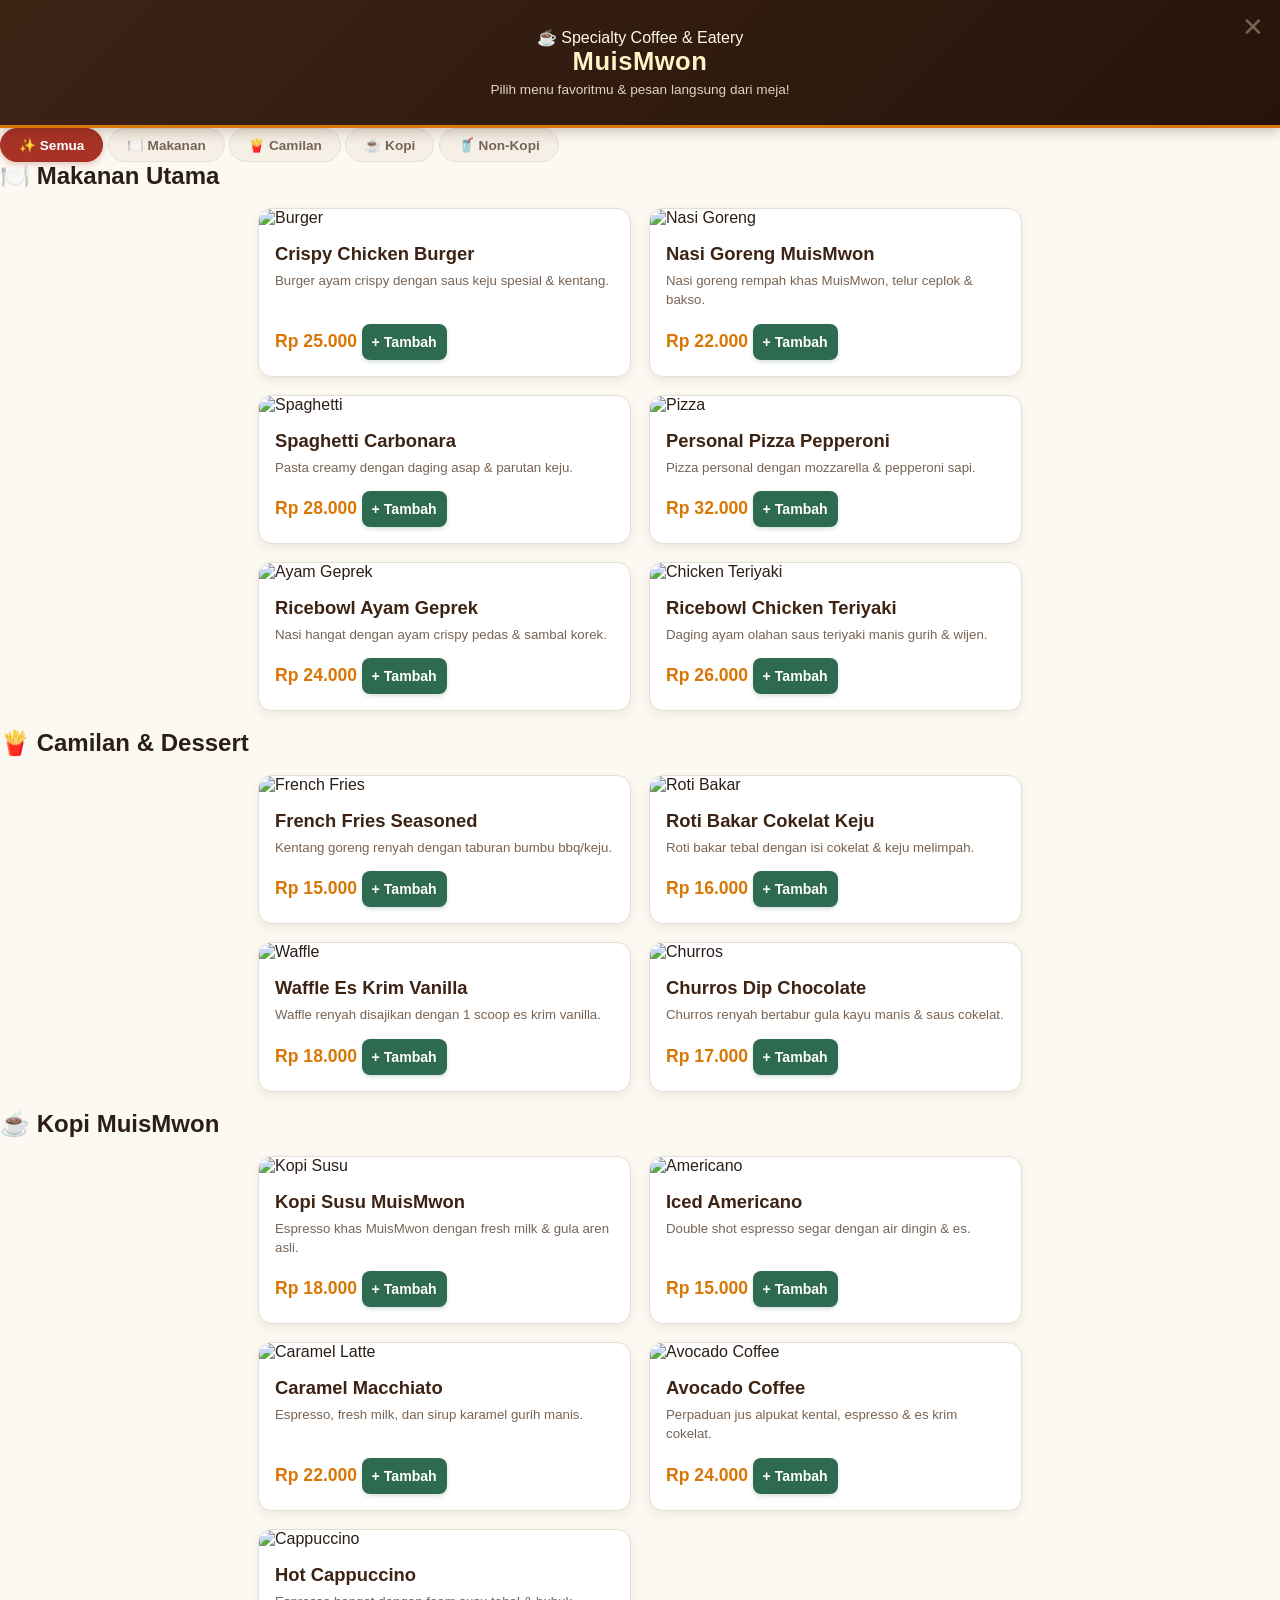
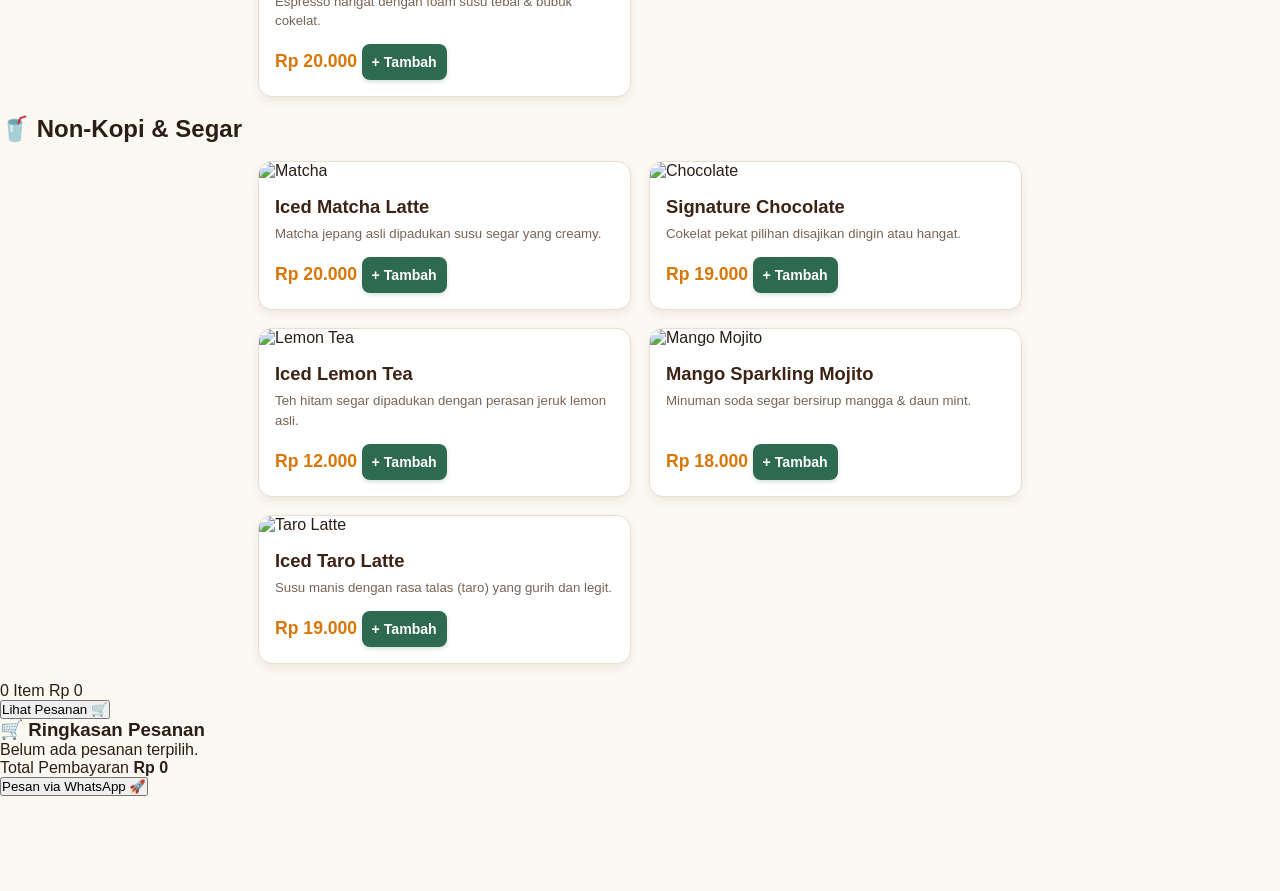
==== commit 4bb8555d: "Update index.html" ====
--- a/index.html
+++ b/index.html
@@ -5,243 +5,328 @@
     <meta name="viewport" content="width=device-width, initial-scale=1.0">
     <title>MuisMwon - Digital Menu</title>
     <link rel="stylesheet" href="style.css">
+    <!-- Font Google Aesthetic -->
+    <link href="https://fonts.googleapis.com/css2?family=Plus+Jakarta+Sans:wght@400;600;700;800&display=swap" rel="stylesheet">
 </head>
 <body>
 
-    <!-- Header / Banner Kafe -->
-    <header>
-        <h1>☕ MuisMwon</h1>
-        <p>Pilih menu favoritmu & pesan langsung dari meja!</p>
+    <!-- Header / Banner Kafe Kekinian -->
+    <header class="hero">
+        <div class="hero-overlay"></div>
+        <div class="hero-content">
+            <span class="badge">☕ Specialty Coffee & Eatery</span>
+            <h1>MuisMwon</h1>
+            <p>Pilih menu favoritmu & pesan langsung dari meja!</p>
+        </div>
     </header>
 
-    <main>
-        <!-- SECTION 1: MAKANAN UTAMA (6 Menu) -->
-        <h2 class="section-title">🍽️ Makanan Utama</h2>
-        <section class="menu-container">
-            <div class="menu-card">
-                <img src="https://images.unsplash.com/photo-1568901346375-23c9450c58cd?w=300" alt="Burger">
-                <div class="menu-info">
-                    <h3>Crispy Chicken Burger</h3>
-                    <p class="desc">Burger ayam crispy dengan saus keju spesial & kentang.</p>
-                    <p class="price">Rp 25.000</p>
-                    <button onclick="tambahPesanan('Crispy Chicken Burger', 25000)">+ Tambah</button>
-                </div>
-            </div>
-
-            <div class="menu-card">
-                <img src="https://images.unsplash.com/photo-1603133872878-684f208fb84b?w=300" alt="Nasi Goreng">
-                <div class="menu-info">
-                    <h3>Nasi Goreng Spesial MuisMwon</h3>
-                    <p class="desc">Nasi goreng rempah khas MuisMwon, telur ceplok, bakso & kerupuk.</p>
-                    <p class="price">Rp 22.000</p>
-                    <button onclick="tambahPesanan('Nasi Goreng Spesial MuisMwon', 22000)">+ Tambah</button>
-                </div>
-            </div>
-
-            <div class="menu-card">
-                <img src="https://images.unsplash.com/photo-1551183053-bf91a1d81141?w=300" alt="Spaghetti">
-                <div class="menu-info">
-                    <h3>Spaghetti Carbonara</h3>
-                    <p class="desc">Pasta creamy dengan daging asap & parutan keju.</p>
-                    <p class="price">Rp 28.000</p>
-                    <button onclick="tambahPesanan('Spaghetti Carbonara', 28000)">+ Tambah</button>
-                </div>
-            </div>
-
-            <div class="menu-card">
-                <img src="https://images.unsplash.com/photo-1565299624946-b28f40a0ae38?w=300" alt="Pizza">
-                <div class="menu-info">
-                    <h3>Personal Pizza Pepperoni</h3>
-                    <p class="desc">Pizza personal dengan mozzarella & pepperoni sapi.</p>
-                    <p class="price">Rp 32.000</p>
-                    <button onclick="tambahPesanan('Personal Pizza Pepperoni', 32000)">+ Tambah</button>
-                </div>
-            </div>
-
-            <div class="menu-card">
-                <img src="https://images.unsplash.com/photo-1543339308-43e59d6b73a6?w=300" alt="Ayam Geprek">
-                <div class="menu-info">
-                    <h3>Ricebowl Ayam Geprek</h3>
-                    <p class="desc">Nasi hangat dengan ayam crispy pedas & sambal korek.</p>
-                    <p class="price">Rp 24.000</p>
-                    <button onclick="tambahPesanan('Ricebowl Ayam Geprek', 24000)">+ Tambah</button>
-                </div>
-            </div>
-
-            <div class="menu-card">
-                <img src="https://images.unsplash.com/photo-1546069901-ba9599a7e63c?w=300" alt="Chicken Teriyaki">
-                <div class="menu-info">
-                    <h3>Ricebowl Chicken Teriyaki</h3>
-                    <p class="desc">Daging ayam olahan saus teriyaki manis gurih & wijen.</p>
-                    <p class="price">Rp 26.000</p>
-                    <button onclick="tambahPesanan('Ricebowl Chicken Teriyaki', 26000)">+ Tambah</button>
-                </div>
-            </div>
-        </section>
-
-        <!-- SECTION 2: CAMILAN & DESSERT (4 Menu) -->
-        <h2 class="section-title">🍟 Camilan & Dessert</h2>
-        <section class="menu-container">
-            <div class="menu-card">
-                <img src="https://images.unsplash.com/photo-1576107232684-1279f3908594?w=300" alt="French Fries">
-                <div class="menu-info">
-                    <h3>French Fries Seasoned</h3>
-                    <p class="desc">Kentang goreng renyah dengan taburan bumbu bbq/keju.</p>
-                    <p class="price">Rp 15.000</p>
-                    <button onclick="tambahPesanan('French Fries Seasoned', 15000)">+ Tambah</button>
-                </div>
-            </div>
-
-            <div class="menu-card">
-                <img src="https://images.unsplash.com/photo-1587314168485-3236d6710814?w=300" alt="Roti Bakar">
-                <div class="menu-info">
-                    <h3>Roti Bakar Cokelat Keju</h3>
-                    <p class="desc">Roti bakar tebal dengan isi cokelat & keju melimpah.</p>
-                    <p class="price">Rp 16.000</p>
-                    <button onclick="tambahPesanan('Roti Bakar Cokelat Keju', 16000)">+ Tambah</button>
-                </div>
-            </div>
-
-            <div class="menu-card">
-                <img src="https://images.unsplash.com/photo-1563805042-7684c019e1cb?w=300" alt="Waffle">
-                <div class="menu-info">
-                    <h3>Waffle Es Krim Vanilla</h3>
-                    <p class="desc">Waffle renyah disajikan dengan 1 scoop es krim vanilla.</p>
-                    <p class="price">Rp 18.000</p>
-                    <button onclick="tambahPesanan('Waffle Es Krim Vanilla', 18000)">+ Tambah</button>
-                </div>
-            </div>
-
-            <div class="menu-card">
-                <img src="https://images.unsplash.com/photo-1551024709-8f23befc6f87?w=300" alt="Churros">
-                <div class="menu-info">
-                    <h3>Churros Dip Chocolate</h3>
-                    <p class="desc">Churros renyah bertabur gula kayu manis & saus cokelat.</p>
-                    <p class="price">Rp 17.000</p>
-                    <button onclick="tambahPesanan('Churros Dip Chocolate', 17000)">+ Tambah</button>
-                </div>
-            </div>
-        </section>
-
-        <!-- SECTION 3: MINUMAN KOPI (5 Menu) -->
-        <h2 class="section-title">☕ Kopi MuisMwon</h2>
-        <section class="menu-container">
-            <div class="menu-card">
-                <img src="https://images.unsplash.com/photo-1514432324607-a09d9b4aefdd?w=300" alt="Kopi Susu">
-                <div class="menu-info">
-                    <h3>Kopi Susu MuisMwon</h3>
-                    <p class="desc">Espresso khas MuisMwon dengan fresh milk & gula aren asli.</p>
-                    <p class="price">Rp 18.000</p>
-                    <button onclick="tambahPesanan('Kopi Susu MuisMwon', 18000)">+ Tambah</button>
-                </div>
-            </div>
-
-            <div class="menu-card">
-                <img src="https://images.unsplash.com/photo-1534778101976-62847782c213?w=300" alt="Americano">
-                <div class="menu-info">
-                    <h3>Iced Americano</h3>
-                    <p class="desc">Double shot espresso segar dengan air dingin & es.</p>
-                    <p class="price">Rp 15.000</p>
-                    <button onclick="tambahPesanan('Iced Americano', 15000)">+ Tambah</button>
-                </div>
-            </div>
-
-            <div class="menu-card">
-                <img src="https://images.unsplash.com/photo-1572442388796-11668a67e53d?w=300" alt="Caramel Latte">
-                <div class="menu-info">
-                    <h3>Caramel Macchiato</h3>
-                    <p class="desc">Espresso, fresh milk, dan sirup karamel gurih manis.</p>
-                    <p class="price">Rp 22.000</p>
-                    <button onclick="tambahPesanan('Caramel Macchiato', 22000)">+ Tambah</button>
-                </div>
-            </div>
-
-            <div class="menu-card">
-                <img src="https://images.unsplash.com/photo-1585494156145-1c60a4fe952b?w=300" alt="Avocado Coffee">
-                <div class="menu-info">
-                    <h3>Avocado Coffee</h3>
-                    <p class="desc">Perpaduan jus alpukat kental, espresso & es krim cokelat.</p>
-                    <p class="price">Rp 24.000</p>
-                    <button onclick="tambahPesanan('Avocado Coffee', 24000)">+ Tambah</button>
-                </div>
-            </div>
-
-            <div class="menu-card">
-                <img src="https://images.unsplash.com/photo-1517701604599-bb29b565090c?w=300" alt="Cappuccino">
-                <div class="menu-info">
-                    <h3>Hot Cappuccino</h3>
-                    <p class="desc">Espresso hangat dengan foam susu tebal & bubuk cokelat.</p>
-                    <p class="price">Rp 20.000</p>
-                    <button onclick="tambahPesanan('Hot Cappuccino', 20000)">+ Tambah</button>
-                </div>
-            </div>
-        </section>
-
-        <!-- SECTION 4: MINUMAN NON-KOPI (5 Menu) -->
-        <h2 class="section-title">🥤 Non-Kopi & Segar</h2>
-        <section class="menu-container">
-            <div class="menu-card">
-                <img src="https://images.unsplash.com/photo-1556881286-fc6915169721?w=300" alt="Matcha">
-                <div class="menu-info">
-                    <h3>Iced Matcha Latte</h3>
-                    <p class="desc">Matcha jepang asli dipadukan susu segar yang creamy.</p>
-                    <p class="price">Rp 20.000</p>
-                    <button onclick="tambahPesanan('Iced Matcha Latte', 20000)">+ Tambah</button>
-                </div>
-            </div>
-
-            <div class="menu-card">
-                <img src="https://images.unsplash.com/photo-1544787219-7f47ccb76574?w=300" alt="Chocolate">
-                <div class="menu-info">
-                    <h3>Signature Chocolate</h3>
-                    <p class="desc">Cokelat pekat pilihan disajikan dingin atau hangat.</p>
-                    <p class="price">Rp 19.000</p>
-                    <button onclick="tambahPesanan('Signature Chocolate', 19000)">+ Tambah</button>
-                </div>
-            </div>
-
-            <div class="menu-card">
-                <img src="https://images.unsplash.com/photo-1513558161293-cdaf765ed2fd?w=300" alt="Lemon Tea">
-                <div class="menu-info">
-                    <h3>Iced Lemon Tea</h3>
-                    <p class="desc">Teh hitam segar dipadukan dengan perasan jeruk lemon asli.</p>
-                    <p class="price">Rp 12.000</p>
-                    <button onclick="tambahPesanan('Iced Lemon Tea', 12000)">+ Tambah</button>
-                </div>
-            </div>
-
-            <div class="menu-card">
-                <img src="https://images.unsplash.com/photo-1553530666-ba11a7da3888?w=300" alt="Mango Mojito">
-                <div class="menu-info">
-                    <h3>Mango Sparkling Mojito</h3>
-                    <p class="desc">Minuman soda segar bersirup mangga & daun mint.</p>
-                    <p class="price">Rp 18.000</p>
-                    <button onclick="tambahPesanan('Mango Sparkling Mojito', 18000)">+ Tambah</button>
-                </div>
-            </div>
-
-            <div class="menu-card">
-                <img src="https://images.unsplash.com/photo-1595981267035-7b04ca84a82d?w=300" alt="Taro Latte">
-                <div class="menu-info">
-                    <h3>Iced Taro Latte</h3>
-                    <p class="desc">Susu manis dengan rasa talas (taro) yang gurih dan legit.</p>
-                    <p class="price">Rp 19.000</p>
-                    <button onclick="tambahPesanan('Iced Taro Latte', 19000)">+ Tambah</button>
-                </div>
-            </div>
-        </section>
-
-        <!-- Ringkasan Pesanan (Cart Sticky) -->
-        <aside class="cart-section">
-            <h2>🛒 Pesanan Anda</h2>
-            <ul id="cart-items">
-                <li>Belum ada pesanan.</li>
-            </ul>
-            <hr class="divider">
-            <p class="total-text">Total: <span>Rp <strong id="cart-total">0</strong></span></p>
-            <button class="checkout-btn" onclick="kirimWhatsApp()">Pesan via WhatsApp</button>
-        </aside>
+    <!-- Filter Kategori (Tab Navigation) -->
+    <nav class="category-nav">
+        <button class="cat-btn active" onclick="filterMenu('all')">✨ Semua</button>
+        <button class="cat-btn" onclick="filterMenu('makanan')">🍽️ Makanan</button>
+        <button class="cat-btn" onclick="filterMenu('camilan')">🍟 Camilan</button>
+        <button class="cat-btn" onclick="filterMenu('kopi')">☕ Kopi</button>
+        <button class="cat-btn" onclick="filterMenu('non-kopi')">🥤 Non-Kopi</button>
+    </nav>
+
+    <main class="container">
+        
+        <!-- SECTION 1: MAKANAN UTAMA -->
+        <div class="menu-group" data-category="makanan">
+            <h2 class="section-title">🍽️ Makanan Utama</h2>
+            <div class="menu-grid">
+                <div class="menu-card">
+                    <div class="img-wrapper"><img src="https://images.unsplash.com/photo-1568901346375-23c9450c58cd?w=400" alt="Burger"></div>
+                    <div class="menu-info">
+                        <h3>Crispy Chicken Burger</h3>
+                        <p class="desc">Burger ayam crispy dengan saus keju spesial & kentang.</p>
+                        <div class="card-footer">
+                            <span class="price">Rp 25.000</span>
+                            <button class="btn-add" onclick="tambahPesanan('Crispy Chicken Burger', 25000)">+ Tambah</button>
+                        </div>
+                    </div>
+                </div>
+
+                <div class="menu-card">
+                    <div class="img-wrapper"><img src="https://images.unsplash.com/photo-1603133872878-684f208fb84b?w=400" alt="Nasi Goreng"></div>
+                    <div class="menu-info">
+                        <h3>Nasi Goreng MuisMwon</h3>
+                        <p class="desc">Nasi goreng rempah khas MuisMwon, telur ceplok & bakso.</p>
+                        <div class="card-footer">
+                            <span class="price">Rp 22.000</span>
+                            <button class="btn-add" onclick="tambahPesanan('Nasi Goreng MuisMwon', 22000)">+ Tambah</button>
+                        </div>
+                    </div>
+                </div>
+
+                <div class="menu-card">
+                    <div class="img-wrapper"><img src="https://images.unsplash.com/photo-1551183053-bf91a1d81141?w=400" alt="Spaghetti"></div>
+                    <div class="menu-info">
+                        <h3>Spaghetti Carbonara</h3>
+                        <p class="desc">Pasta creamy dengan daging asap & parutan keju.</p>
+                        <div class="card-footer">
+                            <span class="price">Rp 28.000</span>
+                            <button class="btn-add" onclick="tambahPesanan('Spaghetti Carbonara', 28000)">+ Tambah</button>
+                        </div>
+                    </div>
+                </div>
+
+                <div class="menu-card">
+                    <div class="img-wrapper"><img src="https://images.unsplash.com/photo-1565299624946-b28f40a0ae38?w=400" alt="Pizza"></div>
+                    <div class="menu-info">
+                        <h3>Personal Pizza Pepperoni</h3>
+                        <p class="desc">Pizza personal dengan mozzarella & pepperoni sapi.</p>
+                        <div class="card-footer">
+                            <span class="price">Rp 32.000</span>
+                            <button class="btn-add" onclick="tambahPesanan('Personal Pizza Pepperoni', 32000)">+ Tambah</button>
+                        </div>
+                    </div>
+                </div>
+
+                <div class="menu-card">
+                    <div class="img-wrapper"><img src="https://images.unsplash.com/photo-1543339308-43e59d6b73a6?w=400" alt="Ayam Geprek"></div>
+                    <div class="menu-info">
+                        <h3>Ricebowl Ayam Geprek</h3>
+                        <p class="desc">Nasi hangat dengan ayam crispy pedas & sambal korek.</p>
+                        <div class="card-footer">
+                            <span class="price">Rp 24.000</span>
+                            <button class="btn-add" onclick="tambahPesanan('Ricebowl Ayam Geprek', 24000)">+ Tambah</button>
+                        </div>
+                    </div>
+                </div>
+
+                <div class="menu-card">
+                    <div class="img-wrapper"><img src="https://images.unsplash.com/photo-1546069901-ba9599a7e63c?w=400" alt="Chicken Teriyaki"></div>
+                    <div class="menu-info">
+                        <h3>Ricebowl Chicken Teriyaki</h3>
+                        <p class="desc">Daging ayam olahan saus teriyaki manis gurih & wijen.</p>
+                        <div class="card-footer">
+                            <span class="price">Rp 26.000</span>
+                            <button class="btn-add" onclick="tambahPesanan('Ricebowl Chicken Teriyaki', 26000)">+ Tambah</button>
+                        </div>
+                    </div>
+                </div>
+            </div>
+        </div>
+
+        <!-- SECTION 2: CAMILAN & DESSERT -->
+        <div class="menu-group" data-category="camilan">
+            <h2 class="section-title">🍟 Camilan & Dessert</h2>
+            <div class="menu-grid">
+                <div class="menu-card">
+                    <div class="img-wrapper"><img src="https://images.unsplash.com/photo-1576107232684-1279f3908594?w=400" alt="French Fries"></div>
+                    <div class="menu-info">
+                        <h3>French Fries Seasoned</h3>
+                        <p class="desc">Kentang goreng renyah dengan taburan bumbu bbq/keju.</p>
+                        <div class="card-footer">
+                            <span class="price">Rp 15.000</span>
+                            <button class="btn-add" onclick="tambahPesanan('French Fries Seasoned', 15000)">+ Tambah</button>
+                        </div>
+                    </div>
+                </div>
+
+                <div class="menu-card">
+                    <div class="img-wrapper"><img src="https://images.unsplash.com/photo-1587314168485-3236d6710814?w=400" alt="Roti Bakar"></div>
+                    <div class="menu-info">
+                        <h3>Roti Bakar Cokelat Keju</h3>
+                        <p class="desc">Roti bakar tebal dengan isi cokelat & keju melimpah.</p>
+                        <div class="card-footer">
+                            <span class="price">Rp 16.000</span>
+                            <button class="btn-add" onclick="tambahPesanan('Roti Bakar Cokelat Keju', 16000)">+ Tambah</button>
+                        </div>
+                    </div>
+                </div>
+
+                <div class="menu-card">
+                    <div class="img-wrapper"><img src="https://images.unsplash.com/photo-1563805042-7684c019e1cb?w=400" alt="Waffle"></div>
+                    <div class="menu-info">
+                        <h3>Waffle Es Krim Vanilla</h3>
+                        <p class="desc">Waffle renyah disajikan dengan 1 scoop es krim vanilla.</p>
+                        <div class="card-footer">
+                            <span class="price">Rp 18.000</span>
+                            <button class="btn-add" onclick="tambahPesanan('Waffle Es Krim Vanilla', 18000)">+ Tambah</button>
+                        </div>
+                    </div>
+                </div>
+
+                <div class="menu-card">
+                    <div class="img-wrapper"><img src="https://images.unsplash.com/photo-1551024709-8f23befc6f87?w=400" alt="Churros"></div>
+                    <div class="menu-info">
+                        <h3>Churros Dip Chocolate</h3>
+                        <p class="desc">Churros renyah bertabur gula kayu manis & saus cokelat.</p>
+                        <div class="card-footer">
+                            <span class="price">Rp 17.000</span>
+                            <button class="btn-add" onclick="tambahPesanan('Churros Dip Chocolate', 17000)">+ Tambah</button>
+                        </div>
+                    </div>
+                </div>
+            </div>
+        </div>
+
+        <!-- SECTION 3: KOPI -->
+        <div class="menu-group" data-category="kopi">
+            <h2 class="section-title">☕ Kopi MuisMwon</h2>
+            <div class="menu-grid">
+                <div class="menu-card">
+                    <div class="img-wrapper"><img src="https://images.unsplash.com/photo-1514432324607-a09d9b4aefdd?w=400" alt="Kopi Susu"></div>
+                    <div class="menu-info">
+                        <h3>Kopi Susu MuisMwon</h3>
+                        <p class="desc">Espresso khas MuisMwon dengan fresh milk & gula aren asli.</p>
+                        <div class="card-footer">
+                            <span class="price">Rp 18.000</span>
+                            <button class="btn-add" onclick="tambahPesanan('Kopi Susu MuisMwon', 18000)">+ Tambah</button>
+                        </div>
+                    </div>
+                </div>
+
+                <div class="menu-card">
+                    <div class="img-wrapper"><img src="https://images.unsplash.com/photo-1534778101976-62847782c213?w=400" alt="Americano"></div>
+                    <div class="menu-info">
+                        <h3>Iced Americano</h3>
+                        <p class="desc">Double shot espresso segar dengan air dingin & es.</p>
+                        <div class="card-footer">
+                            <span class="price">Rp 15.000</span>
+                            <button class="btn-add" onclick="tambahPesanan('Iced Americano', 15000)">+ Tambah</button>
+                        </div>
+                    </div>
+                </div>
+
+                <div class="menu-card">
+                    <div class="img-wrapper"><img src="https://images.unsplash.com/photo-1572442388796-11668a67e53d?w=400" alt="Caramel Latte"></div>
+                    <div class="menu-info">
+                        <h3>Caramel Macchiato</h3>
+                        <p class="desc">Espresso, fresh milk, dan sirup karamel gurih manis.</p>
+                        <div class="card-footer">
+                            <span class="price">Rp 22.000</span>
+                            <button class="btn-add" onclick="tambahPesanan('Caramel Macchiato', 22000)">+ Tambah</button>
+                        </div>
+                    </div>
+                </div>
+
+                <div class="menu-card">
+                    <div class="img-wrapper"><img src="https://images.unsplash.com/photo-1585494156145-1c60a4fe952b?w=400" alt="Avocado Coffee"></div>
+                    <div class="menu-info">
+                        <h3>Avocado Coffee</h3>
+                        <p class="desc">Perpaduan jus alpukat kental, espresso & es krim cokelat.</p>
+                        <div class="card-footer">
+                            <span class="price">Rp 24.000</span>
+                            <button class="btn-add" onclick="tambahPesanan('Avocado Coffee', 24000)">+ Tambah</button>
+                        </div>
+                    </div>
+                </div>
+
+                <div class="menu-card">
+                    <div class="img-wrapper"><img src="https://images.unsplash.com/photo-1517701604599-bb29b565090c?w=400" alt="Cappuccino"></div>
+                    <div class="menu-info">
+                        <h3>Hot Cappuccino</h3>
+                        <p class="desc">Espresso hangat dengan foam susu tebal & bubuk cokelat.</p>
+                        <div class="card-footer">
+                            <span class="price">Rp 20.000</span>
+                            <button class="btn-add" onclick="tambahPesanan('Hot Cappuccino', 20000)">+ Tambah</button>
+                        </div>
+                    </div>
+                </div>
+            </div>
+        </div>
+
+        <!-- SECTION 4: NON-KOPI -->
+        <div class="menu-group" data-category="non-kopi">
+            <h2 class="section-title">🥤 Non-Kopi & Segar</h2>
+            <div class="menu-grid">
+                <div class="menu-card">
+                    <div class="img-wrapper"><img src="https://images.unsplash.com/photo-1556881286-fc6915169721?w=400" alt="Matcha"></div>
+                    <div class="menu-info">
+                        <h3>Iced Matcha Latte</h3>
+                        <p class="desc">Matcha jepang asli dipadukan susu segar yang creamy.</p>
+                        <div class="card-footer">
+                            <span class="price">Rp 20.000</span>
+                            <button class="btn-add" onclick="tambahPesanan('Iced Matcha Latte', 20000)">+ Tambah</button>
+                        </div>
+                    </div>
+                </div>
+
+                <div class="menu-card">
+                    <div class="img-wrapper"><img src="https://images.unsplash.com/photo-1544787219-7f47ccb76574?w=400" alt="Chocolate"></div>
+                    <div class="menu-info">
+                        <h3>Signature Chocolate</h3>
+                        <p class="desc">Cokelat pekat pilihan disajikan dingin atau hangat.</p>
+                        <div class="card-footer">
+                            <span class="price">Rp 19.000</span>
+                            <button class="btn-add" onclick="tambahPesanan('Signature Chocolate', 19000)">+ Tambah</button>
+                        </div>
+                    </div>
+                </div>
+
+                <div class="menu-card">
+                    <div class="img-wrapper"><img src="https://images.unsplash.com/photo-1513558161293-cdaf765ed2fd?w=400" alt="Lemon Tea"></div>
+                    <div class="menu-info">
+                        <h3>Iced Lemon Tea</h3>
+                        <p class="desc">Teh hitam segar dipadukan dengan perasan jeruk lemon asli.</p>
+                        <div class="card-footer">
+                            <span class="price">Rp 12.000</span>
+                            <button class="btn-add" onclick="tambahPesanan('Iced Lemon Tea', 12000)">+ Tambah</button>
+                        </div>
+                    </div>
+                </div>
+
+                <div class="menu-card">
+                    <div class="img-wrapper"><img src="https://images.unsplash.com/photo-1553530666-ba11a7da3888?w=400" alt="Mango Mojito"></div>
+                    <div class="menu-info">
+                        <h3>Mango Sparkling Mojito</h3>
+                        <p class="desc">Minuman soda segar bersirup mangga & daun mint.</p>
+                        <div class="card-footer">
+                            <span class="price">Rp 18.000</span>
+                            <button class="btn-add" onclick="tambahPesanan('Mango Sparkling Mojito', 18000)">+ Tambah</button>
+                        </div>
+                    </div>
+                </div>
+
+                <div class="menu-card">
+                    <div class="img-wrapper"><img src="https://images.unsplash.com/photo-1595981267035-7b04ca84a82d?w=400" alt="Taro Latte"></div>
+                    <div class="menu-info">
+                        <h3>Iced Taro Latte</h3>
+                        <p class="desc">Susu manis dengan rasa talas (taro) yang gurih dan legit.</p>
+                        <div class="card-footer">
+                            <span class="price">Rp 19.000</span>
+                            <button class="btn-add" onclick="tambahPesanan('Iced Taro Latte', 19000)">+ Tambah</button>
+                        </div>
+                    </div>
+                </div>
+            </div>
+        </div>
+
     </main>
+
+    <!-- FLOATING CART BAR (Melayang di Bawah Layar) -->
+    <div class="floating-cart" id="floating-cart" onclick="toggleCartModal()">
+        <div class="cart-info">
+            <span class="cart-count" id="cart-count">0 Item</span>
+            <span class="cart-total-price">Rp <span id="cart-total">0</span></span>
+        </div>
+        <button class="btn-view-cart">Lihat Pesanan 🛒</button>
+    </div>
+
+    <!-- MODAL POPUP KERANJANG -->
+    <div class="cart-modal-overlay" id="cart-modal">
+        <div class="cart-modal-content">
+            <div class="modal-header">
+                <h3>🛒 Ringkasan Pesanan</h3>
+                <button class="close-btn" onclick="toggleCartModal()">✕</button>
+            </div>
+            <div class="modal-body">
+                <ul id="cart-items">
+                    <li class="empty-msg">Belum ada pesanan terpilih.</li>
+                </ul>
+            </div>
+            <div class="modal-footer">
+                <div class="total-row">
+                    <span>Total Pembayaran</span>
+                    <strong class="highlight">Rp <span id="modal-total">0</span></strong>
+                </div>
+                <button class="checkout-btn" onclick="kirimWhatsApp()">Pesan via WhatsApp 🚀</button>
+            </div>
+        </div>
+    </div>
 
     <script src="script.js"></script>
 </body>
